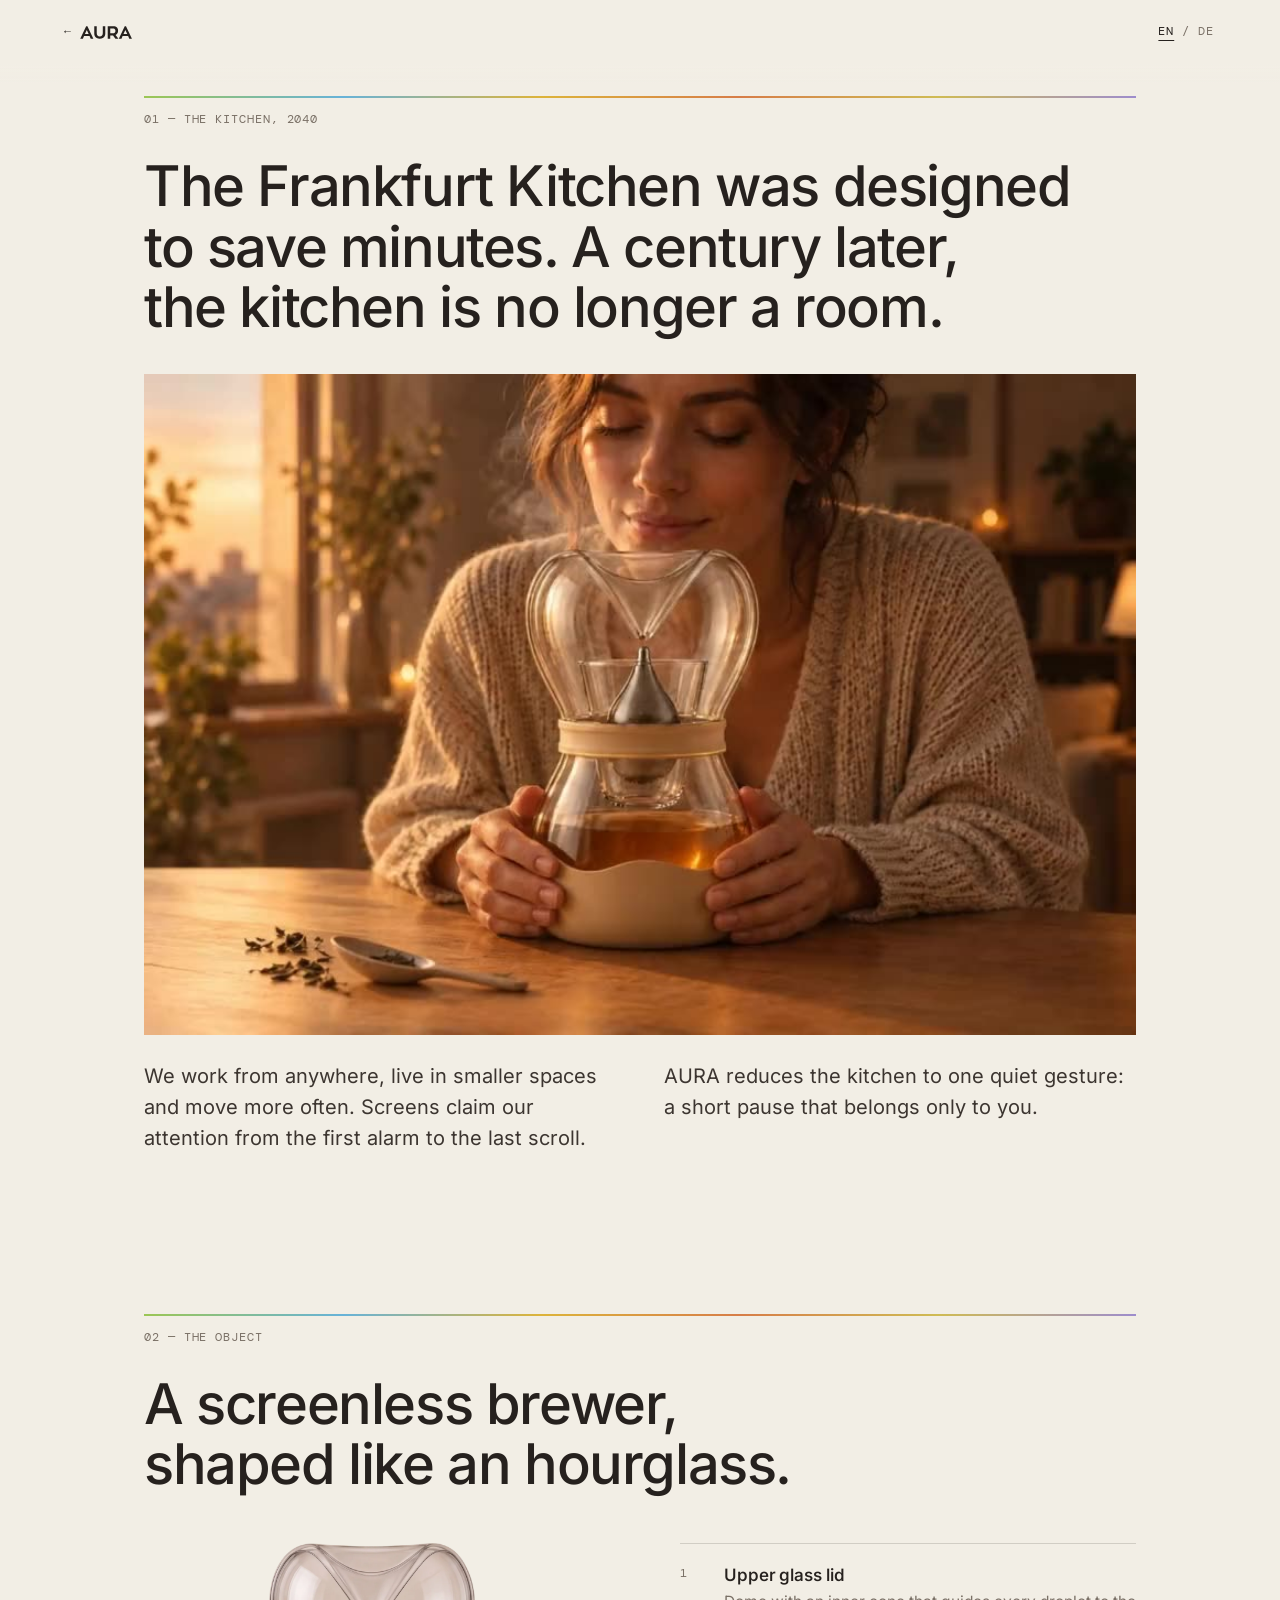
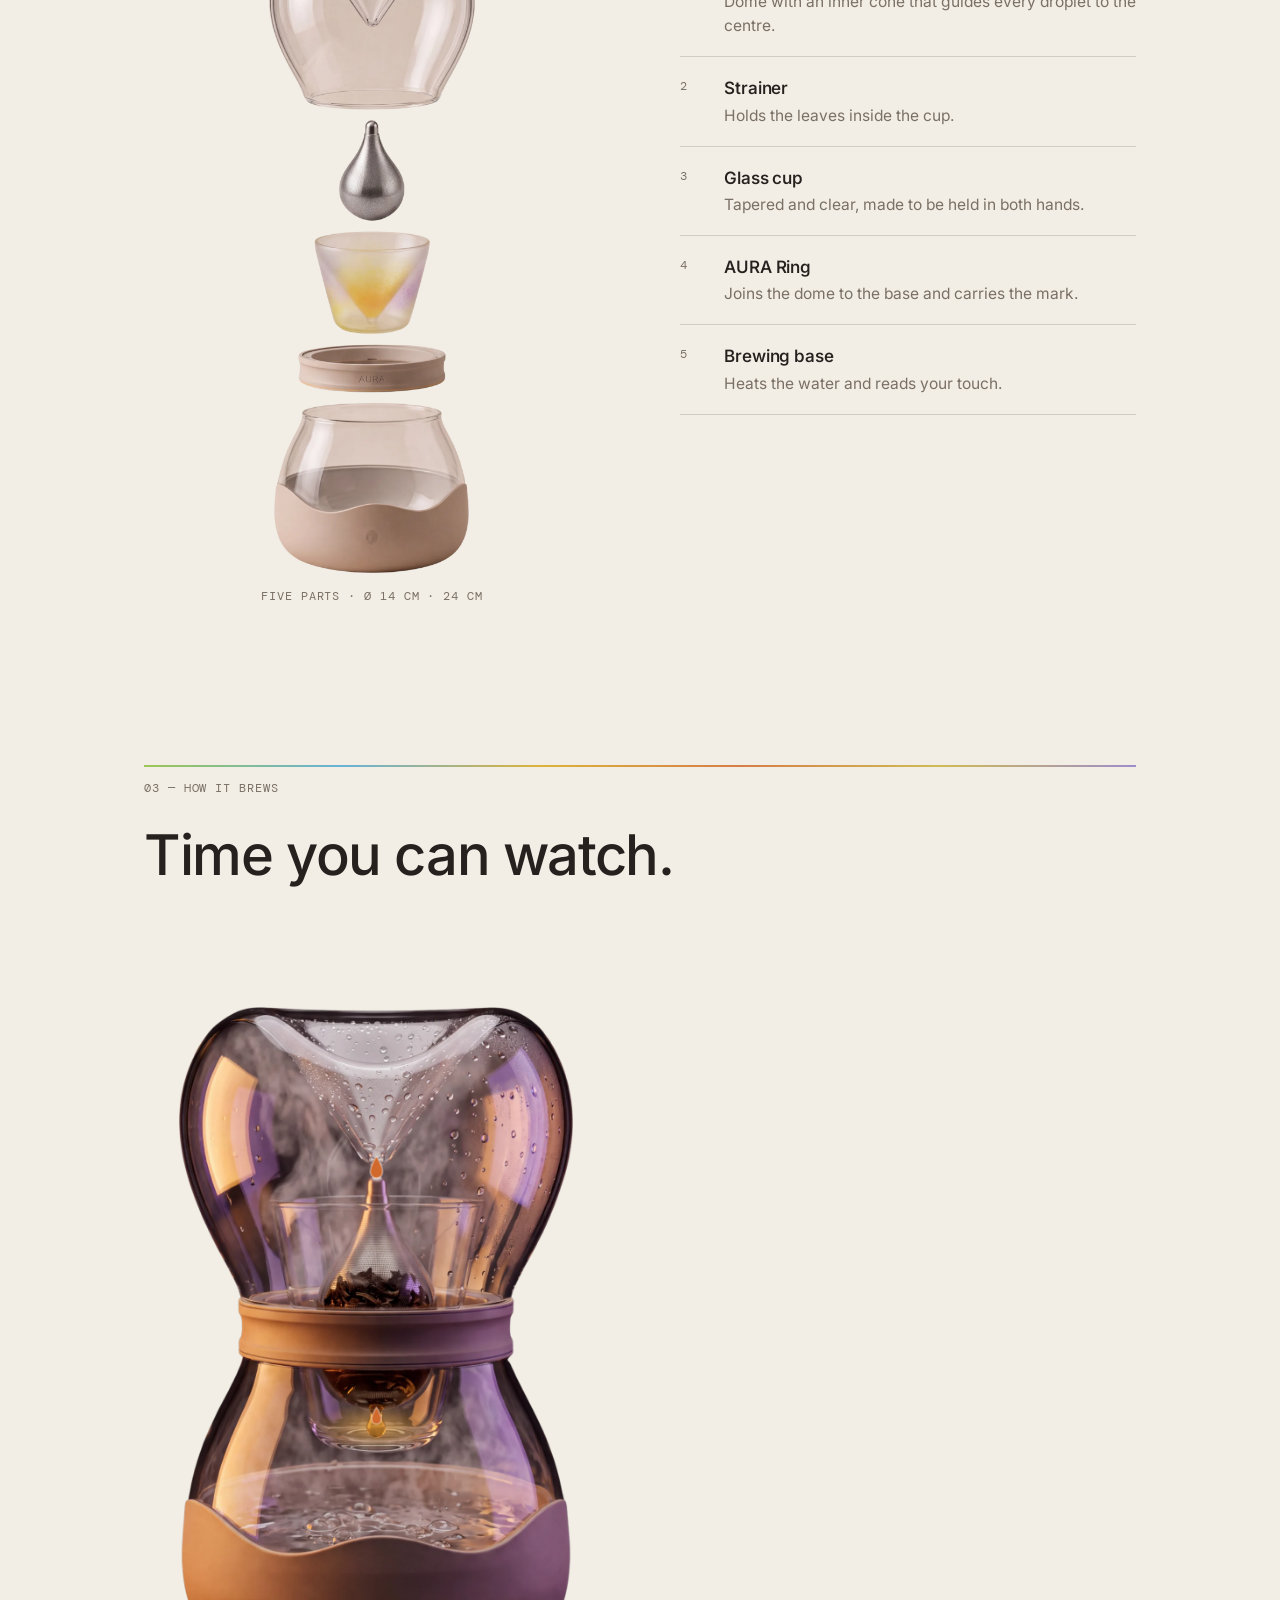
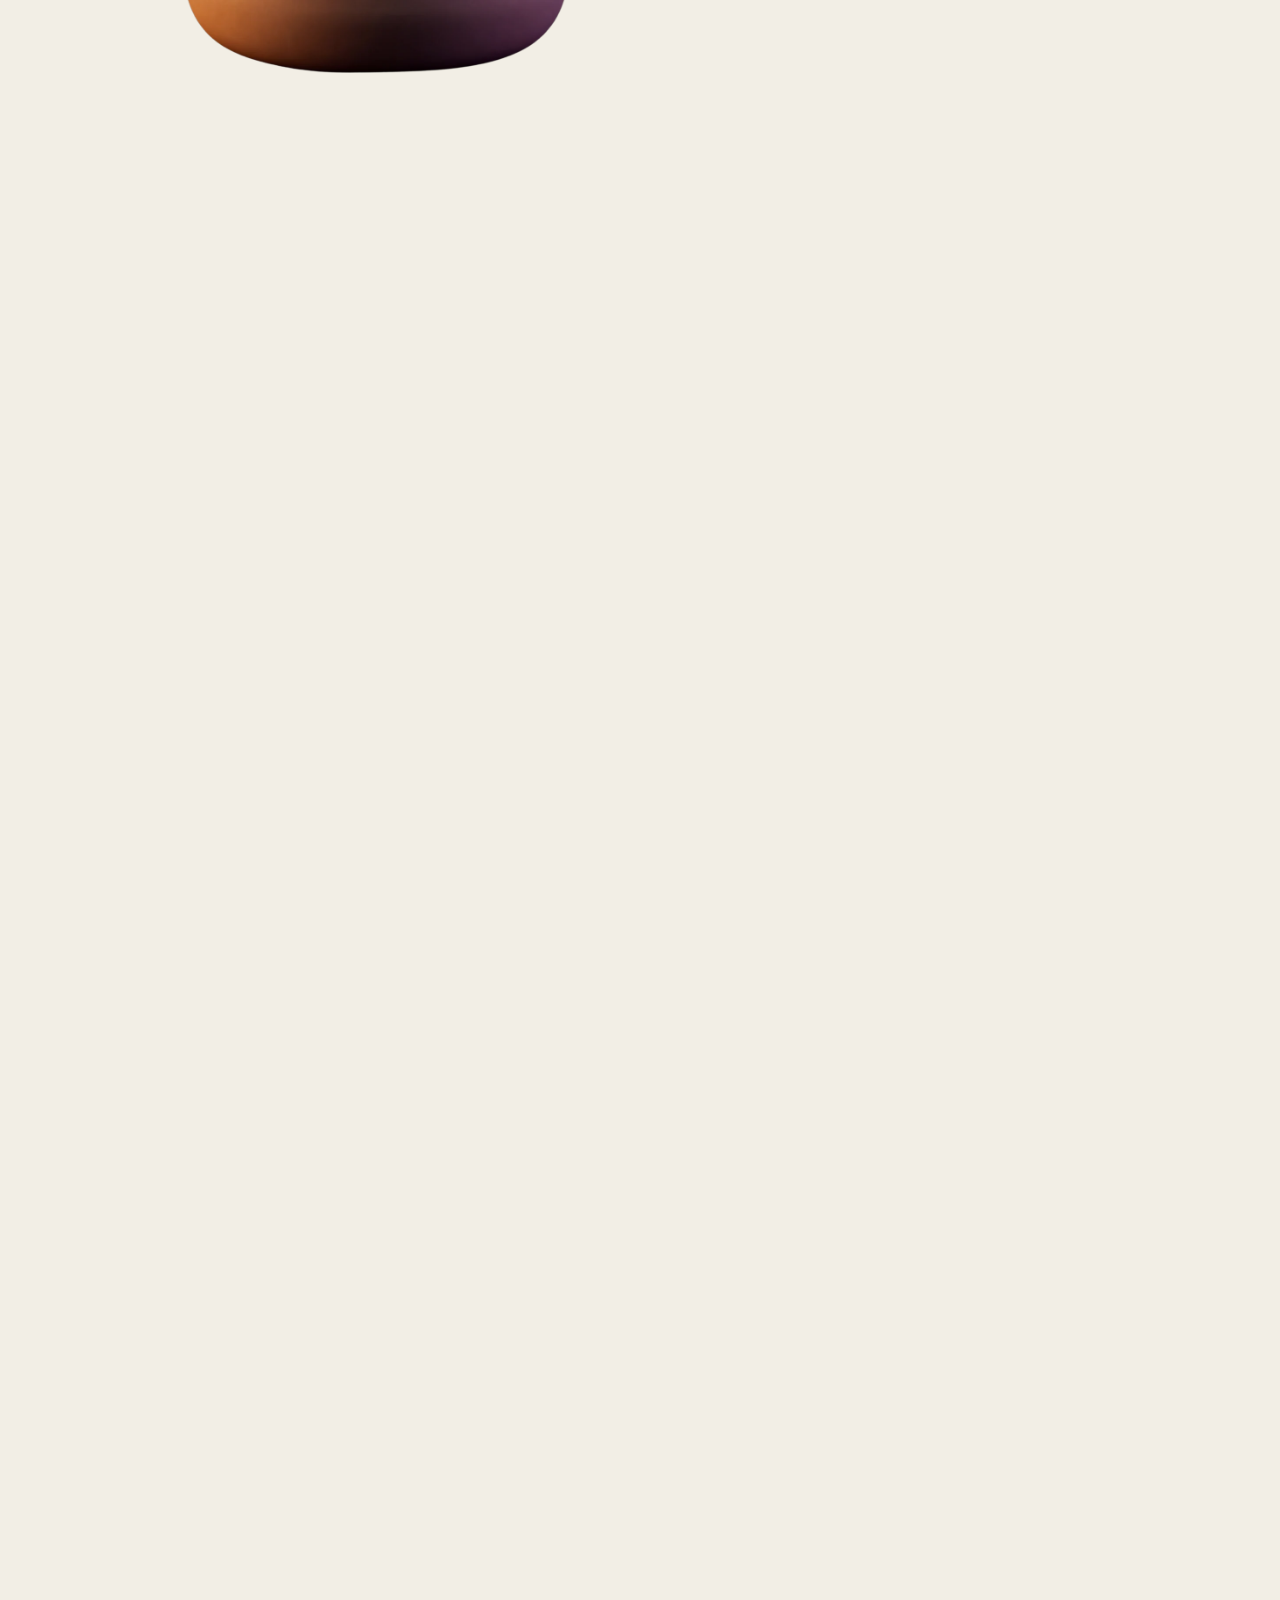
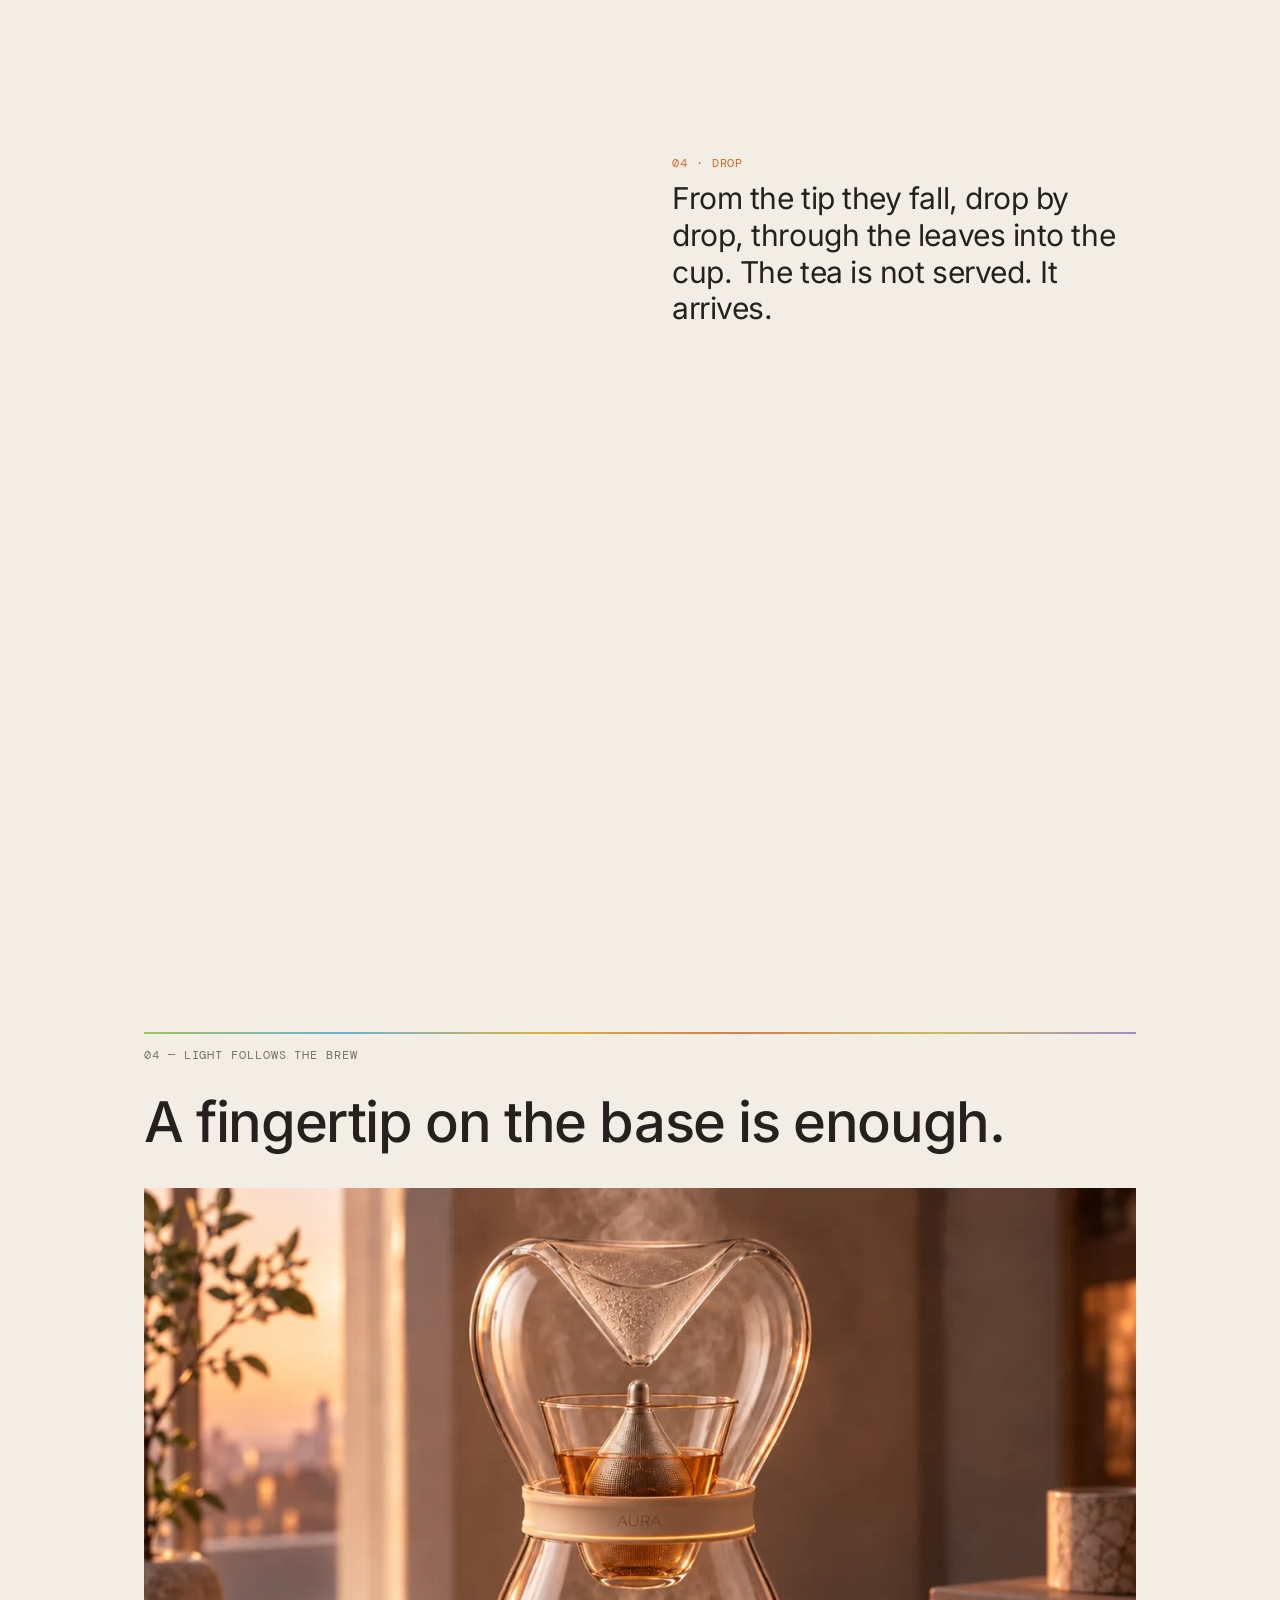
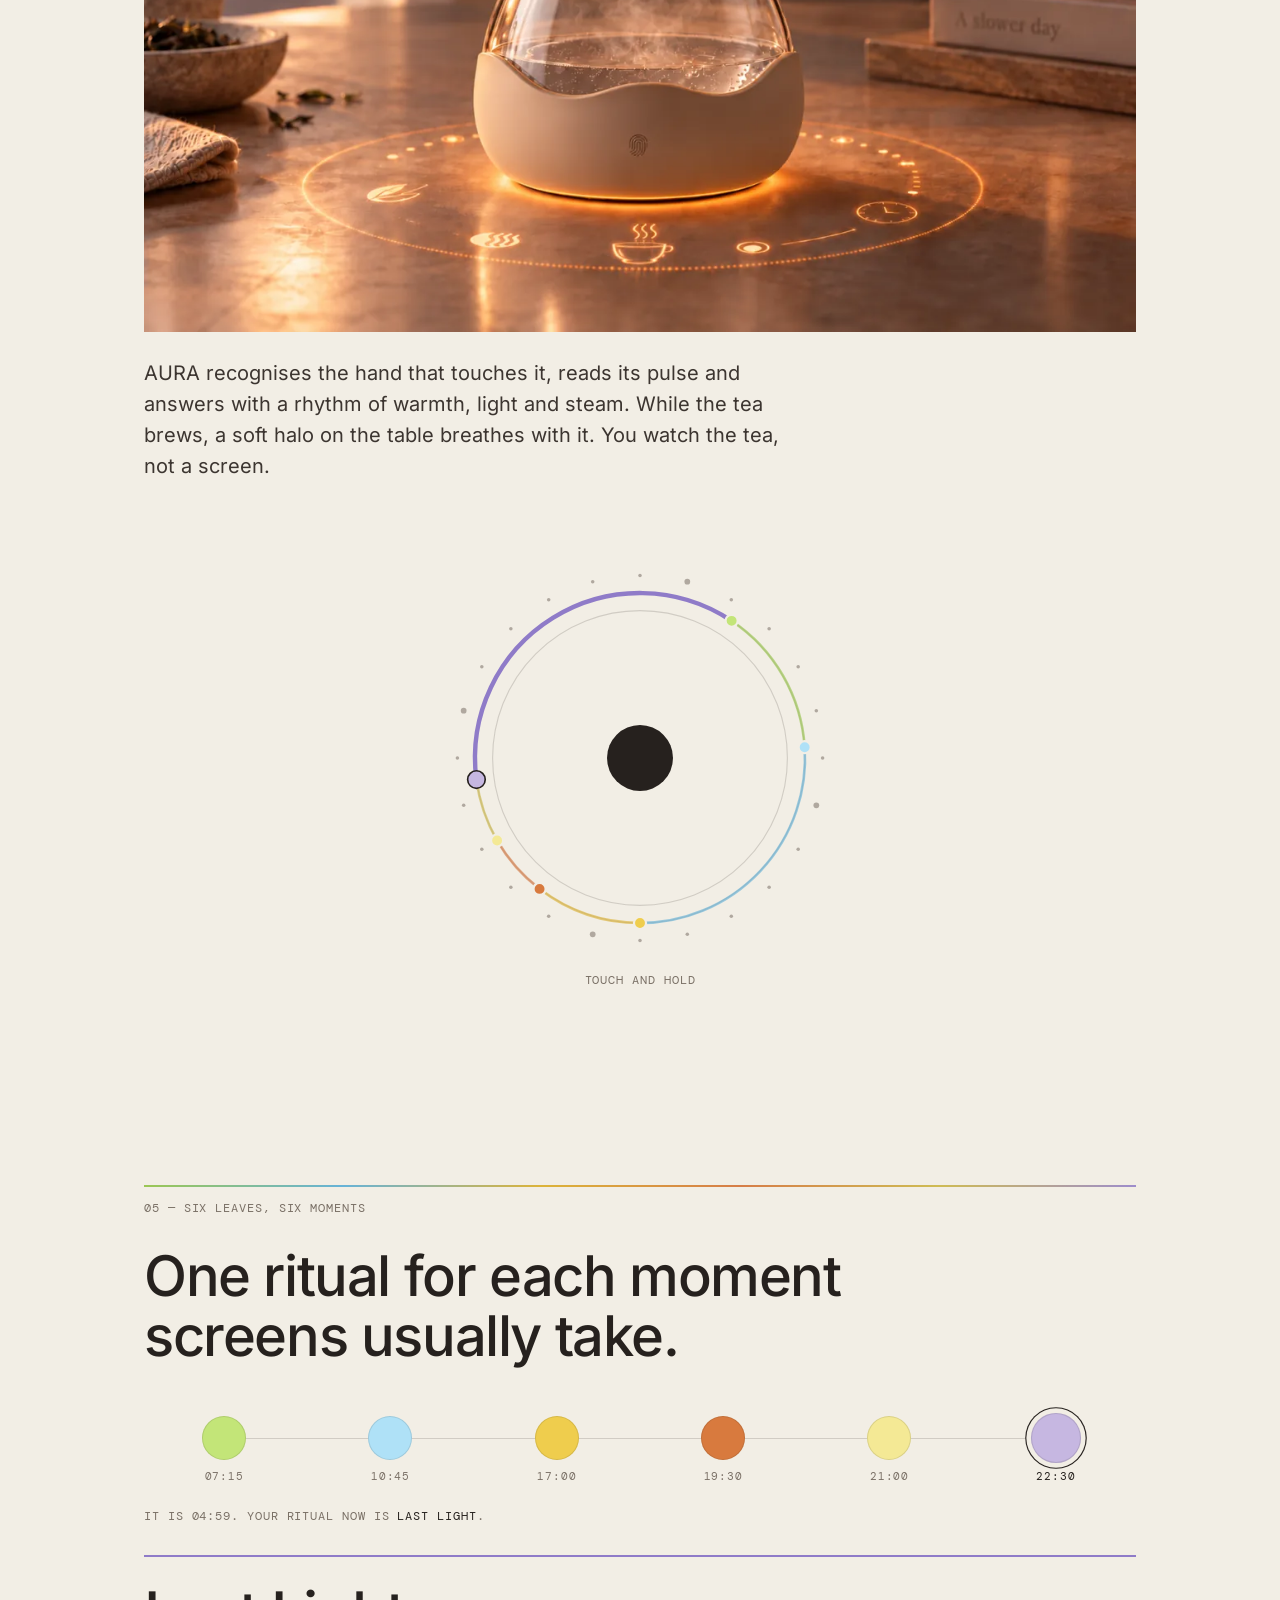
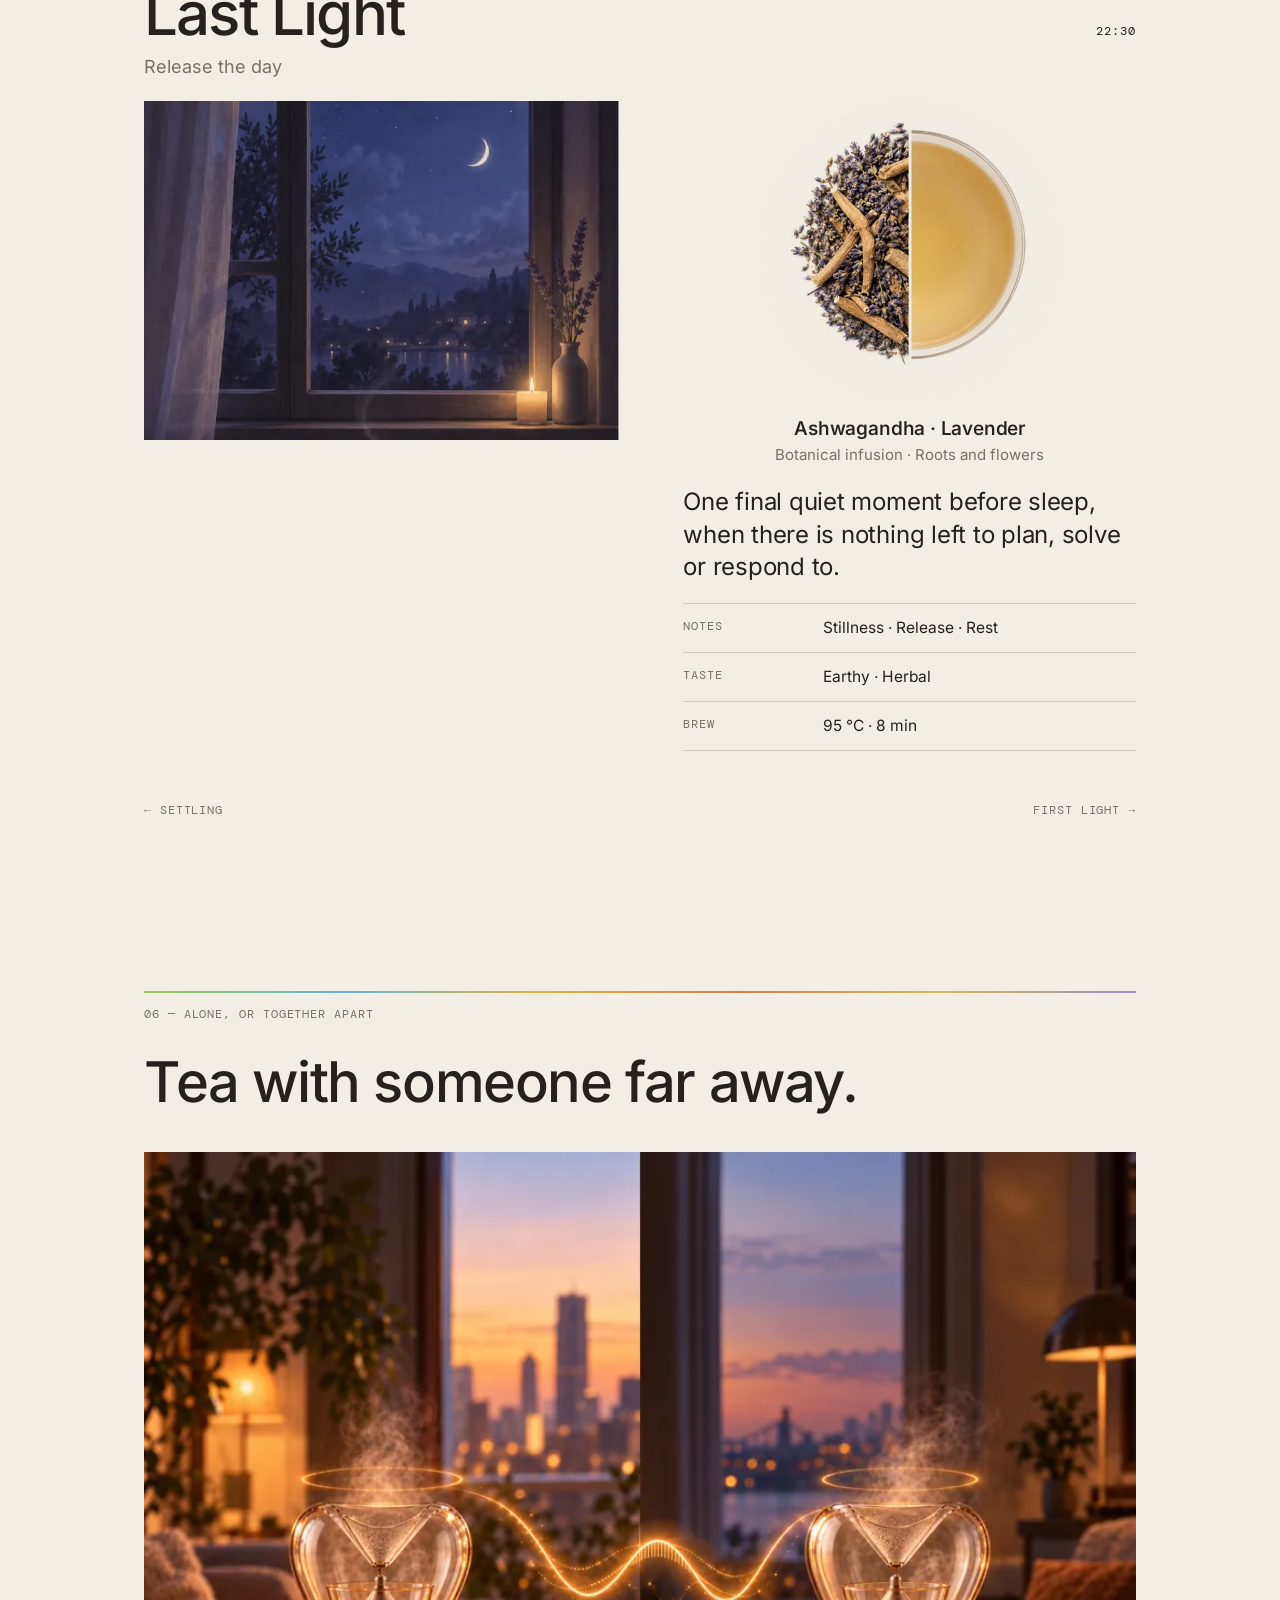
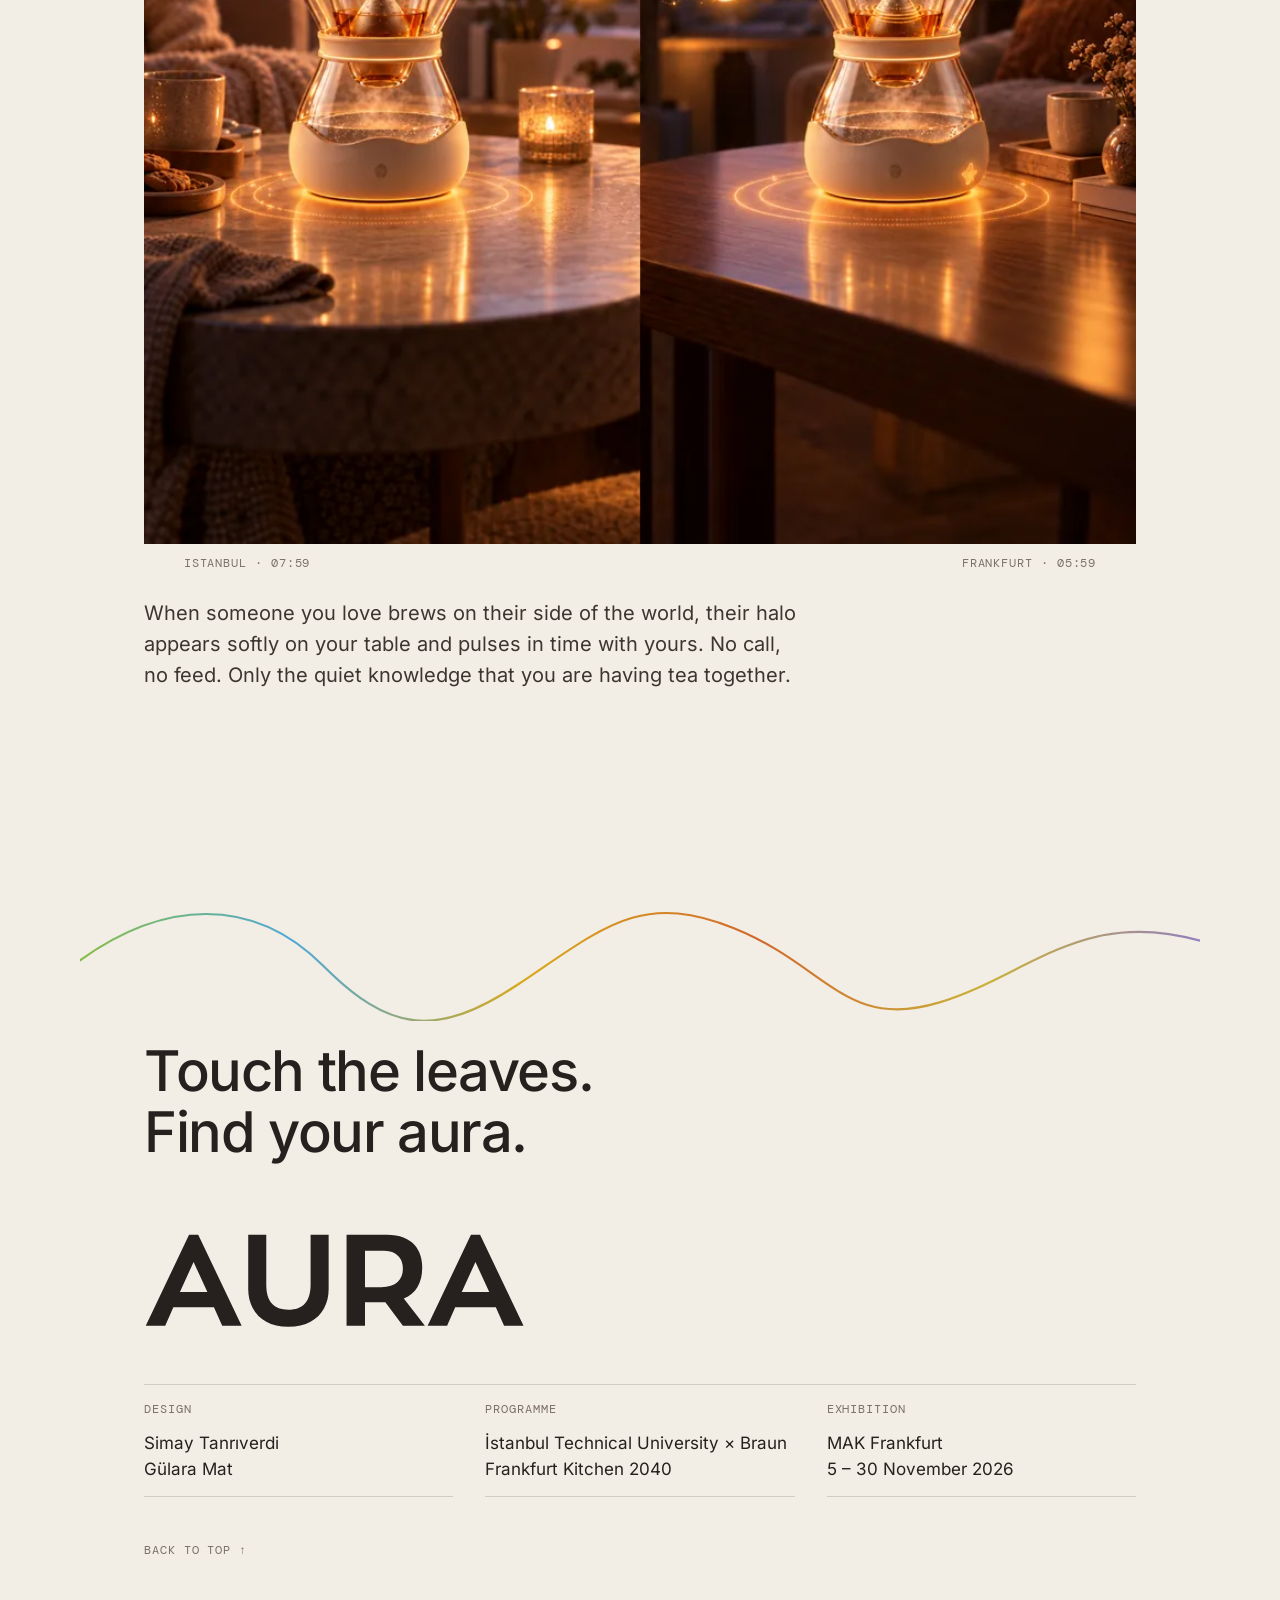
==== more.html @ 4a6c4ed6 "AURA concept site v2 (v7 spec): home + more, EN/DE Static two-page site for the MAK Frankfurt stand " ====
<!doctype html>
<html lang="en">
<head>
<meta charset="utf-8">
<meta name="viewport" content="width=device-width, initial-scale=1, viewport-fit=cover">
<title>More about AURA</title>
<meta name="description" content="How AURA works, the six rituals and the idea behind it. İTÜ × Braun, Frankfurt Kitchen 2040.">
<meta name="theme-color" content="#F2EEE5">
<meta property="og:image" content="img/og.jpg">
<link rel="preload" href="fonts/inter-latin-wght-normal.woff2" as="font" type="font/woff2" crossorigin>
<link rel="stylesheet" href="style.css">
<link rel="icon" href="img/favicon.svg" type="image/svg+xml">
</head>
<body class="page-more">
<svg width="0" height="0" style="position:absolute" aria-hidden="true">
  <defs>
    <linearGradient id="day" x1="0" y1="0" x2="1" y2="0">
      <stop offset="0" stop-color="#8DBF3A"/><stop offset=".2" stop-color="#4FA8D6"/><stop offset=".4" stop-color="#D9A91C"/>
      <stop offset=".6" stop-color="#D2692C"/><stop offset=".8" stop-color="#C9B23A"/><stop offset="1" stop-color="#8F7BC8"/>
    </linearGradient>
  </defs>
  <symbol id="wordmark" viewBox="144 290 1148 283"><path transform="translate(144.62 567.00)" d="M 210.65625 -55.6875 L 88 -55.6875 L 63.46875 0 L 4.671875 0 L 135.515625 -274.515625 L 163.15625 -274.515625 L 294.375 0 L 235.578125 0 Z M 107.859375 -102.015625 L 190.796875 -102.015625 L 149.140625 -192.75 Z M 107.859375 -102.015625"/><path transform="translate(432.77 567.00)" d="M 269.0625 -274.515625 L 269.0625 -110.203125 C 269.0625 -89.171875 264.453125 -70.085938 255.234375 -52.953125 C 246.023438 -35.816406 232.398438 -22.1875 214.359375 -12.0625 C 196.316406 -1.945312 173.925781 3.109375 147.1875 3.109375 C 120.707031 3.109375 98.507812 -1.945312 80.59375 -12.0625 C 62.6875 -22.1875 49.125 -35.816406 39.90625 -52.953125 C 30.695312 -70.085938 26.09375 -89.171875 26.09375 -110.203125 L 26.09375 -274.515625 L 80.609375 -274.515625 L 80.609375 -124.609375 C 80.609375 -98.648438 86.253906 -79.4375 97.546875 -66.96875 C 108.835938 -54.507812 125.382812 -48.28125 147.1875 -48.28125 C 192.09375 -48.28125 214.546875 -73.722656 214.546875 -124.609375 L 214.546875 -274.515625 Z M 269.0625 -274.515625"/><path transform="translate(727.53 567.00)" d="M 198.59375 0 L 145.625 -70.875 C 144.070312 -70.613281 142.382812 -70.484375 140.5625 -70.484375 C 138.75 -70.484375 136.9375 -70.484375 135.125 -70.484375 L 84.109375 -70.484375 L 84.109375 0 L 28.421875 0 L 28.421875 -274.515625 L 149.53125 -274.515625 C 169.519531 -274.515625 186.390625 -271.789062 200.140625 -266.34375 C 213.898438 -260.894531 224.929688 -253.5625 233.234375 -244.34375 C 241.546875 -235.125 247.582031 -224.609375 251.34375 -212.796875 C 255.113281 -200.984375 257 -188.585938 257 -175.609375 C 257 -151.992188 252.257812 -132.394531 242.78125 -116.8125 C 233.3125 -101.238281 219.488281 -89.554688 201.3125 -81.765625 L 265.171875 0 Z M 84.109375 -116.421875 L 133.171875 -116.421875 C 155.492188 -116.421875 171.976562 -121.546875 182.625 -131.796875 C 193.269531 -142.054688 198.59375 -155.234375 198.59375 -171.328125 C 198.59375 -180.929688 196.773438 -189.882812 193.140625 -198.1875 C 189.503906 -206.5 183.46875 -213.25 175.03125 -218.4375 C 166.59375 -223.632812 155.101562 -226.234375 140.5625 -226.234375 L 84.109375 -226.234375 Z M 84.109375 -116.421875"/><path transform="translate(996.21 567.00)" d="M 210.65625 -55.6875 L 88 -55.6875 L 63.46875 0 L 4.671875 0 L 135.515625 -274.515625 L 163.15625 -274.515625 L 294.375 0 L 235.578125 0 Z M 107.859375 -102.015625 L 190.796875 -102.015625 L 149.140625 -192.75 Z M 107.859375 -102.015625"/></symbol>
</svg>


<header class="bar on">
  <a href="index.html" class="bar__back mono" aria-label="Back to AURA">← <svg><use href="#wordmark"/></svg></a>
  <div class="lang mono" role="group" aria-label="Language">
    <button type="button" data-lang="en" aria-pressed="true">EN</button><span aria-hidden="true">/</span><button type="button" data-lang="de" aria-pressed="false">DE</button>
  </div>
</header>

<main id="top">

  <!-- 01 KITCHEN -->
  <section class="sec sec--first" id="kitchen">
    <p class="mono idx" data-i18n="k.idx">01 — The kitchen, 2040</p>
    <h1 class="display" data-i18n="k.title">The Frankfurt Kitchen was designed to save minutes. A century later, the kitchen is no longer a room.</h1>
    <div class="wide-media reveal" data-video>
      <video src="video/pause.mp4" poster="img/poster_pause.jpg" muted playsinline loop preload="metadata" aria-hidden="true"></video>
    </div>
    <div class="cols">
      <p class="lead reveal" data-i18n="k.p1">We work from anywhere, live in smaller spaces and move more often. Screens claim our attention from the first alarm to the last scroll.</p>
      <p class="lead reveal" data-i18n="k.p2">AURA reduces the kitchen to one quiet gesture: a short pause that belongs only to you.</p>
    </div>
  </section>

  <!-- 02 OBJECT -->
  <section class="sec" id="object">
    <p class="mono idx reveal" data-i18n="o.idx">02 — The object</p>
    <h2 class="display reveal" data-i18n="o.title">A screenless brewer, shaped like an hourglass.</h2>
    <div class="object">
      <figure class="object__fig reveal">
        <img src="img/aura_parts.webp" width="689" height="2100" loading="lazy" alt="AURA taken apart into five parts.">
        <figcaption class="mono" data-i18n="o.cap">Five parts · Ø 14 cm · 24 cm</figcaption>
      </figure>
      <ol class="parts">
        <li class="reveal"><span class="mono">1</span><div><h3 data-i18n="part.1">Upper glass lid</h3><p data-i18n="o.1"></p></div></li>
        <li class="reveal"><span class="mono">2</span><div><h3 data-i18n="part.2">Strainer</h3><p data-i18n="o.2"></p></div></li>
        <li class="reveal"><span class="mono">3</span><div><h3 data-i18n="part.3">Glass cup</h3><p data-i18n="o.3"></p></div></li>
        <li class="reveal"><span class="mono">4</span><div><h3 data-i18n="part.4">AURA Ring</h3><p data-i18n="o.4"></p></div></li>
        <li class="reveal"><span class="mono">5</span><div><h3 data-i18n="part.5">Brewing base</h3><p data-i18n="o.5"></p></div></li>
      </ol>
    </div>
  </section>

  <!-- 03 HOW IT BREWS -->
  <section class="sec brew" id="brew">
    <p class="mono idx reveal" data-i18n="b.idx">03 — How it brews</p>
    <h2 class="display reveal" data-i18n="b.title">Time you can watch.</h2>
    <div class="brew__grid">
      <div class="brew__stage">
        <div class="drawing drawing--brew" data-step="0">
          <img src="img/aura_section.webp" width="900" height="1518" alt="Section render of AURA with steam rising inside the glass" loading="lazy">
          <svg class="drawing__over" viewBox="0 0 900 1518" aria-hidden="true">
            <defs>
              <radialGradient id="heat" cx="50%" cy="50%" r="50%">
                <stop offset="0" stop-color="#FF9A3C" stop-opacity=".95"/>
                <stop offset="1" stop-color="#F0A35E" stop-opacity="0"/>
              </radialGradient>
              <radialGradient id="cupglow" cx="50%" cy="50%" r="50%">
                <stop offset="0" stop-color="#E0A040" stop-opacity=".7"/>
                <stop offset="1" stop-color="#E0A040" stop-opacity="0"/>
              </radialGradient>
            </defs>
            <ellipse class="fx fx--heat" cx="450" cy="1115" rx="390" ry="80" fill="url(#heat)"/>
            <g class="fx fx--steam">
              <path pathLength="1" d="M190 1120 C 120 980, 250 880, 160 760 S 200 520, 140 380 S 210 200, 250 110"/>
              <path pathLength="1" d="M710 1120 C 780 980, 650 880, 740 760 S 700 520, 760 380 S 690 200, 650 110"/>
            </g>
            <!-- step 3: beads form on the dome walls; on the cone they slide along its curved surface to the tip -->
            <g class="fx fx--beads">
              <path id="cone-l" class="cone" d="M230 92 Q 380 215 446 336"/>
              <path id="cone-r" class="cone" d="M670 92 Q 520 215 454 336"/>
              <g class="wall">
                <circle cx="78" cy="230" r="7"/><circle cx="64" cy="330" r="6"/><circle cx="88" cy="430" r="5"/><circle cx="128" cy="150" r="6"/>
                <circle cx="822" cy="230" r="7"/><circle cx="836" cy="330" r="6"/><circle cx="812" cy="430" r="5"/><circle cx="772" cy="150" r="6"/>
              </g>
              <g class="slide">
                <circle r="9"><animateMotion dur="2.4s" repeatCount="indefinite" calcMode="spline" keyTimes="0;1" keySplines=".5 0 .9 .55"><mpath href="#cone-l"/></animateMotion><animate attributeName="opacity" dur="2.4s" repeatCount="indefinite" values="0;1;1;0" keyTimes="0;.2;.9;1"/></circle>
                <circle r="7"><animateMotion dur="2.4s" begin="-.8s" repeatCount="indefinite" calcMode="spline" keyTimes="0;1" keySplines=".5 0 .9 .55"><mpath href="#cone-l"/></animateMotion><animate attributeName="opacity" dur="2.4s" begin="-.8s" repeatCount="indefinite" values="0;1;1;0" keyTimes="0;.2;.9;1"/></circle>
                <circle r="9"><animateMotion dur="2.4s" begin="-1.2s" repeatCount="indefinite" calcMode="spline" keyTimes="0;1" keySplines=".5 0 .9 .55"><mpath href="#cone-r"/></animateMotion><animate attributeName="opacity" dur="2.4s" begin="-1.2s" repeatCount="indefinite" values="0;1;1;0" keyTimes="0;.2;.9;1"/></circle>
                <circle r="7"><animateMotion dur="2.4s" begin="-2s" repeatCount="indefinite" calcMode="spline" keyTimes="0;1" keySplines=".5 0 .9 .55"><mpath href="#cone-r"/></animateMotion><animate attributeName="opacity" dur="2.4s" begin="-2s" repeatCount="indefinite" values="0;1;1;0" keyTimes="0;.2;.9;1"/></circle>
              </g>
              <circle class="tip" cx="450" cy="348" r="12"/>
            </g>
            <!-- step 4: a drop leaves the cone tip, passes the leaves, and tea gathers in the cup -->
            <g class="fx fx--drop">
              <ellipse class="tea" cx="450" cy="958" rx="150" ry="56" fill="url(#cupglow)"/>
              <path class="drop" d="M450 340 C 441 356, 436 366, 436 376 a 14 14 0 0 0 28 0 C 464 366, 459 356, 450 340 Z"/>
              <path class="drop drop--low" d="M450 912 C 443 924, 439 932, 439 940 a 11 11 0 0 0 22 0 C 461 932, 457 924, 450 912 Z"/>
            </g>
          </svg>
        </div>
      </div>
      <ol class="steps">
        <li class="step" data-step="1" style="--sc:#8DBF3A"><span class="mono" data-i18n="b.s1">01 · Warm</span><p data-i18n="b.1"></p></li>
        <li class="step" data-step="2" style="--sc:#4FA8D6"><span class="mono" data-i18n="b.s2">02 · Rise</span><p data-i18n="b.2"></p></li>
        <li class="step" data-step="3" style="--sc:#D9A91C"><span class="mono" data-i18n="b.s3">03 · Condense</span><p data-i18n="b.3"></p></li>
        <li class="step" data-step="4" style="--sc:#D2692C"><span class="mono" data-i18n="b.s4">04 · Drop</span><p data-i18n="b.4"></p></li>
      </ol>
    </div>
  </section>

  <!-- 04 LIGHT -->
  <section class="sec light" id="light">
    <p class="mono idx reveal" data-i18n="h.idx">04 — Light follows the brew</p>
    <h2 class="display reveal" data-i18n="h.title">A fingertip on the base is enough.</h2>
    <figure class="wide-media wide-media--photo reveal"><img src="img/scene_ring_table.webp" width="1200" height="900" loading="lazy" alt="AURA on a table, its light ring projected around the base."></figure>
    <p class="lead reveal" data-i18n="h.p"></p>
    <button class="ring ring--more reveal" type="button" data-ring aria-label="Touch and hold">
      <svg aria-hidden="true"></svg>
      <span class="mono ring__hint" data-i18n="h.hold">Touch and hold</span>
      <span class="ring__done"><span class="mono" data-i18n="l.halo.done">Your ritual now</span><b class="ring__name"></b></span>
    </button>
  </section>

  <!-- 05 RITUALS -->
  <section class="sec rituals" id="rituals">
    <p class="mono idx reveal" data-i18n="r.idx">05 — Six leaves, six moments</p>
    <h2 class="display reveal" data-i18n="r.title">One ritual for each moment screens usually take.</h2>
    <div class="day reveal" role="tablist" aria-label="Rituals of the day"></div>
    <p class="mono now"></p>
    <article class="ritual"></article>
  </section>

  <!-- 06 TOGETHER -->
  <section class="sec together" id="together">
    <p class="mono idx reveal" data-i18n="t.idx">06 — Alone, or together apart</p>
    <h2 class="display reveal" data-i18n="t.title">Tea with someone far away.</h2>
    <figure class="linked-photo reveal">
      <img src="img/scene_linked.webp" width="900" height="900" loading="lazy" alt="Two AURAs in two homes, connected by a ribbon of light.">
      <figcaption class="pair__labels mono"><span data-tz="Europe/Istanbul" data-i18n="city.ist">Istanbul</span><span data-tz="Europe/Berlin" data-i18n="city.fra">Frankfurt</span></figcaption>
    </figure>
    <p class="lead reveal" data-i18n="t.p"></p>
  </section>

</main>

<footer class="end" id="end">
  <svg class="wave wave--end" viewBox="0 0 1200 200" preserveAspectRatio="xMidYMid slice" aria-hidden="true">
    <path pathLength="1" d="M-20 120 C 90 30, 190 40, 260 110 S 380 190, 470 130 S 600 30, 700 70 S 820 180, 920 150 S 1080 40, 1220 90"/>
  </svg>
  <p class="end__line" data-i18n="end.line">Touch the leaves.<br>Find your aura.</p>
  <svg class="end__mark" role="img" aria-label="AURA"><use href="#wordmark"/></svg>
  <dl class="credits">
    <div><dt class="mono" data-i18n="c.design">Design</dt><dd>Simay Tanrıverdi<br>Gülara Mat</dd></div>
    <div><dt class="mono" data-i18n="c.programme">Programme</dt><dd data-i18n="c.programme.v">İstanbul Technical University × Braun<br>Frankfurt Kitchen 2040</dd></div>
    <div><dt class="mono" data-i18n="c.exhibition">Exhibition</dt><dd data-i18n="c.exhibition.v">MAK Frankfurt<br>5 – 30 November 2026</dd></div>
  </dl>
  <a class="mono end__top" href="#top" data-i18n="top">Back to top ↑</a>
</footer>

<script src="i18n.js" defer></script>
<script src="halo.js" defer></script>
<script src="main.js" defer></script>
</body>
</html>
---- style.css ----
/* AURA · Frankfurt Kitchen 2040 — paper, ink, one line. */

@font-face{font-family:"Inter";src:url(fonts/inter-latin-wght-normal.woff2) format("woff2");font-weight:100 900;font-display:swap;unicode-range:U+0000-00FF,U+0131,U+0152-0153,U+02BB-02BC,U+02C6,U+02DA,U+02DC,U+2000-206F,U+2074,U+20AC,U+2122,U+2191,U+2193,U+2212,U+2215,U+FEFF,U+FFFD}
@font-face{font-family:"Inter";src:url(fonts/inter-latin-ext-wght-normal.woff2) format("woff2");font-weight:100 900;font-display:swap;unicode-range:U+0100-02AF,U+0304,U+0308,U+0329,U+1E00-1E9F,U+1EF2-1EFF,U+2020,U+20A0-20AB,U+20AD-20C0,U+2113,U+2C60-2C7F,U+A720-A7FF}
@font-face{font-family:"DM Mono";src:url(fonts/dm-mono-latin-400-normal.woff2) format("woff2");font-weight:400;font-display:swap;unicode-range:U+0000-00FF,U+0131,U+2000-206F,U+2191,U+2193,U+2212}
@font-face{font-family:"DM Mono";src:url(fonts/dm-mono-latin-ext-400-normal.woff2) format("woff2");font-weight:400;font-display:swap;unicode-range:U+0100-02AF,U+1E00-1EFF}

:root{
  --paper:#F2EEE5;
  --paper-2:#EAE4D8;
  --ink:#26211E;
  --mute:#7A7066;
  --line:rgba(38,33,30,.16);
  --kraft:#C2945F;
  --warm:#D98A4A;
  --pad:clamp(22px,6vw,64px);
  --max:1120px;
  --ease:cubic-bezier(.22,.61,.36,1);
  --sans:"Inter",system-ui,-apple-system,"Segoe UI",Helvetica,Arial,sans-serif;
  --mono:"DM Mono",ui-monospace,Menlo,monospace;
}

*{box-sizing:border-box;margin:0;padding:0}
html{scroll-behavior:smooth;-webkit-text-size-adjust:100%}
body{background:var(--paper);color:var(--ink);font-family:var(--sans);font-size:17px;line-height:1.55;font-feature-settings:"ss01","cv11";-webkit-font-smoothing:antialiased;overflow-x:hidden}
img{display:block;max-width:100%;height:auto}
a{color:inherit}
button{font:inherit;color:inherit;background:none;border:0;cursor:pointer;-webkit-tap-highlight-color:transparent}
::selection{background:var(--kraft);color:var(--paper)}

.mono{font-family:var(--mono);font-size:11.5px;letter-spacing:.08em;text-transform:uppercase;line-height:1.4}

/* ---------- top bar ---------- */
.bar{position:fixed;inset:0 0 auto 0;z-index:20;display:flex;justify-content:space-between;align-items:center;
  padding:calc(14px + env(safe-area-inset-top)) var(--pad) 14px;
  background:var(--paper);pointer-events:none;
  opacity:0;transform:translateY(-8px);transition:opacity .5s var(--ease),transform .5s var(--ease),background-color .4s}
.bar::after{content:"";position:absolute;left:0;right:0;top:100%;height:20px;background:linear-gradient(var(--paper),rgba(242,238,229,0));transition:opacity .4s}
.bar-dark .bar{background:#16110E}
.bar-dark .bar::after{background:linear-gradient(#16110E,rgba(22,17,14,0))}
.bar-dark .bar__mark svg,.bar-dark .bar__back svg{fill:#F6EFE4}
.bar-dark .lang,.bar-dark .lang button{color:rgba(246,239,228,.6)}
.bar-dark .lang button[aria-pressed="true"]{color:#F6EFE4}
.bar.on{opacity:1;transform:none}
.bar a{pointer-events:auto}
.bar__mark svg{width:62px;height:16px;fill:var(--ink);display:block}
.bar__meta{color:var(--mute)}

/* ---------- hero ---------- */
.hero{position:relative;min-height:100svh;display:flex;flex-direction:column;justify-content:center;padding:0 var(--pad);overflow:hidden}
.hero__inner{max-width:var(--max);margin:0 auto;width:100%;position:relative;z-index:1;padding-bottom:12vh}
.hero__kicker{color:var(--mute);margin-bottom:22px}
.hero__mark{line-height:0}
.hero__mark svg{width:min(78vw,620px);aspect-ratio:1148/283;fill:var(--ink)}
.hero__line{margin-top:26px;font-size:clamp(21px,5.6vw,30px);line-height:1.25;letter-spacing:-.012em;max-width:16em}
.hero__cue{position:absolute;left:var(--pad);bottom:calc(26px + env(safe-area-inset-bottom));display:flex;align-items:center;gap:12px;text-decoration:none;color:var(--mute)}
.hero__cue i{display:block;width:44px;height:1px;background:var(--ink);transform-origin:left;animation:cue 2.4s var(--ease) infinite}
@keyframes cue{0%{transform:scaleX(0)}60%{transform:scaleX(1);opacity:1}100%{transform:scaleX(1);opacity:0}}

.wave{position:absolute;left:0;width:100%;pointer-events:none}
.wave path{fill:none;stroke:url(#day);stroke-width:2.2;vector-effect:non-scaling-stroke;stroke-dasharray:1;stroke-dashoffset:1}
.wave--hero{bottom:9vh;height:30vh}
.loaded .wave--hero path{animation:draw 3.2s .3s var(--ease) forwards}
@keyframes draw{to{stroke-dashoffset:0}}

/* hero entrance */
.hero__kicker,.hero__mark,.hero__line{opacity:0;transform:translateY(14px)}
.loaded .hero__kicker,.loaded .hero__mark,.loaded .hero__line{opacity:1;transform:none;transition:opacity 1s var(--ease),transform 1s var(--ease)}
.loaded .hero__mark{transition-delay:.12s}
.loaded .hero__line{transition-delay:.28s}

/* ---------- sections ---------- */
.sec{max-width:var(--max);margin:0 auto;padding:clamp(88px,16vw,160px) var(--pad) 0}
.idx{color:var(--mute);padding-top:16px;margin-bottom:28px;position:relative}
.idx::before{content:"";position:absolute;left:0;top:0;width:100%;height:2px;background:linear-gradient(90deg,#8DBF3A,#4FA8D6,#D9A91C,#D2692C,#C9B23A,#8F7BC8);opacity:.85}
.display{font-size:clamp(29px,7.6vw,56px);line-height:1.08;letter-spacing:-.025em;font-weight:500;max-width:17em;text-wrap:balance}
.lead{font-size:clamp(17px,4.4vw,20px);line-height:1.55;color:#3c3530;max-width:33em;margin-top:26px}
.cols{display:grid;gap:0 48px}
@media (min-width:820px){.cols{grid-template-columns:1fr 1fr}}

.reveal{opacity:0;transform:translateY(18px);transition:opacity .9s var(--ease),transform .9s var(--ease)}
.reveal.in{opacity:1;transform:none}

/* ---------- drawing ---------- */
.drawing{position:relative;aspect-ratio:760/1259;width:100%}
.drawing img{width:100%;height:100%}
.drawing__over{position:absolute;inset:0;width:100%;height:100%;overflow:visible}
.dim line{stroke:var(--mute);stroke-width:2}
.tag circle{fill:var(--paper);stroke:var(--ink);stroke-width:2.5}
.tag text{font-family:var(--mono);font-size:30px;text-anchor:middle;fill:var(--ink)}

/* ---------- object ---------- */
.object{display:grid;gap:44px;margin-top:48px;align-items:start}
.object__fig{max-width:340px;width:78%;margin:0 auto}
.object__fig figcaption{color:var(--mute);text-align:center;margin-top:16px}
.parts{list-style:none;border-top:1px solid var(--line)}
.parts li{display:grid;grid-template-columns:34px 1fr;gap:10px;padding:18px 0;border-bottom:1px solid var(--line)}
.parts li>.mono{padding-top:4px;color:var(--mute)}
.parts h3{font-size:17px;font-weight:550;letter-spacing:-.005em}
.parts p{color:var(--mute);font-size:15.5px;margin-top:2px}
@media (min-width:820px){.object{grid-template-columns:1fr 1fr;gap:80px}.object__fig{width:100%;max-width:380px}}

/* ---------- brew (sticky drawing, scrolling steps) ---------- */
.brew__grid{position:relative;margin-top:36px}
.brew__stage{position:sticky;top:64px;height:calc(100svh - 64px);display:flex;align-items:flex-start;justify-content:center;padding-top:2vh;z-index:0;pointer-events:none}
.drawing--brew{height:min(56svh,620px);width:auto;aspect-ratio:900/1518}
.steps{list-style:none;position:relative;z-index:1;margin-top:calc(-100svh + 64px)}
.step{min-height:62svh;display:flex;flex-direction:column;justify-content:flex-end;padding-bottom:8svh;opacity:var(--o,0);will-change:opacity}
.step:first-child{min-height:100svh}
.step .mono{color:var(--sc,var(--mute))}
.step p{font-size:clamp(21px,5.6vw,30px);line-height:1.22;letter-spacing:-.015em;max-width:15em;margin-top:8px}
.step:last-child{min-height:70svh}
.steps{padding-bottom:30svh}

.fx{transition:opacity .9s var(--ease)}
.fx--heat,.fx--steam,.fx--beads,.fx--drop{opacity:0}
.fx--steam path{fill:none;stroke:#fff;stroke-width:9;stroke-linecap:round;stroke-dasharray:.28 .72;stroke-dashoffset:1}
.fx--beads .cone{fill:none;stroke:rgba(255,255,255,.55);stroke-width:3;stroke-linecap:round}
.fx--beads circle{fill:#fff;stroke:rgba(38,33,30,.35);stroke-width:1.5;transform-box:fill-box;transform-origin:center}
.fx--beads .wall circle{opacity:0}
.drop{fill:#D2692C;stroke:rgba(255,255,255,.7);stroke-width:2}
.tea{opacity:0;transition:opacity 1.6s var(--ease)}

[data-step="1"] .fx--heat{opacity:1;animation:breathe 3s ease-in-out infinite}
[data-step="2"] .fx--heat{opacity:.6}
[data-step="2"] .fx--steam{opacity:1}
[data-step="2"] .fx--steam path{animation:rise 2.6s linear infinite}
[data-step="2"] .fx--steam path:nth-child(2){animation-delay:-1.2s}
[data-step="3"] .fx--steam{opacity:.35}
[data-step="3"] .fx--steam path{animation:rise 3.4s linear infinite}
[data-step="3"] .fx--beads{opacity:1}
[data-step="3"] .fx--beads .wall circle{animation:bead 2.4s var(--ease) infinite}
[data-step="3"] .fx--beads .wall circle:nth-child(odd){animation-delay:.6s}
[data-step="3"] .fx--beads .wall circle:nth-child(3n){animation-delay:1.2s}
[data-step="3"] .fx--beads .tip{animation:swell 1.2s var(--ease) infinite}
@keyframes swell{0%,100%{transform:scale(.6);opacity:.6}70%{transform:scale(1.15);opacity:1}}
[data-step="4"] .fx--drop{opacity:1}
[data-step="4"] .drop{animation:fall 1.8s cubic-bezier(.55,0,1,.45) infinite}
[data-step="4"] .drop--low{animation:fallLow 1.8s cubic-bezier(.55,0,1,.45) .9s infinite;opacity:0}
[data-step="4"] .tea{opacity:1}
@keyframes fallLow{0%{transform:translateY(0);opacity:0}15%{opacity:1}80%{opacity:1}100%{transform:translateY(52px);opacity:0}}
@keyframes breathe{0%,100%{opacity:.45}50%{opacity:.95}}
@keyframes rise{to{stroke-dashoffset:0}}
@keyframes bead{0%{transform:scale(.3);opacity:0}30%{transform:scale(1);opacity:1}80%{opacity:1}100%{transform:translateY(12px);opacity:0}}
@keyframes fall{0%{transform:translateY(0);opacity:0}12%{opacity:1}75%{opacity:1}100%{transform:translateY(250px);opacity:0}}

@media (min-width:820px){
  .brew__grid{display:grid;grid-template-columns:1fr 1fr;gap:64px}
  .brew__stage{grid-column:1;grid-row:1;height:calc(100vh - 64px);align-items:center;padding:0}
  .drawing--brew{height:min(74vh,700px)}
  .steps{grid-column:2;grid-row:1;margin-top:0}
  .step,.step:first-child,.step:last-child{min-height:80vh;justify-content:center;padding:0}
}

/* ---------- light / halo ---------- */
.halo{display:block;position:relative;width:min(84vw,420px);aspect-ratio:1;margin:48px auto 0;touch-action:manipulation;user-select:none;-webkit-user-select:none;-webkit-touch-callout:none}
.halo svg{width:100%;height:100%;overflow:visible}
.halo__r{fill:none;stroke:var(--warm);stroke-width:1.6;transform-origin:200px 200px;opacity:.0;transition:opacity 1s,stroke-width .6s}
.halo__core{fill:var(--ink);transform-origin:200px 200px;transition:fill .6s,transform .6s var(--ease)}
.halo.in .halo__r{animation:ring 4.8s var(--ease) infinite}
.halo .halo__r:nth-child(2){animation-delay:.25s}.halo .halo__r:nth-child(3){animation-delay:.5s}.halo .halo__r:nth-child(4){animation-delay:.75s}.halo .halo__r:nth-child(5){animation-delay:1s}.halo .halo__r:nth-child(6){animation-delay:1.25s}
@keyframes ring{0%{opacity:0;transform:scale(.9)}35%{opacity:.75;transform:scale(1)}100%{opacity:0;transform:scale(1.06)}}
.halo__hint{position:absolute;left:0;right:0;bottom:-8px;text-align:center;color:var(--mute);transition:opacity .4s}
.halo.held .halo__core{fill:var(--warm);transform:scale(1.12)}
.halo.held .halo__r{stroke-width:3;animation-duration:1.05s}
.halo.held .halo__hint{opacity:0}
.halo:focus-visible{outline:1px dashed var(--mute);outline-offset:8px;border-radius:50%}

/* ---------- rituals ---------- */
.day{display:grid;grid-template-columns:repeat(6,1fr);gap:6px;margin-top:44px;position:relative;padding-top:6px}
.day::before{content:"";position:absolute;left:8%;right:8%;top:28px;height:1px;background:var(--line)}
.day button{position:relative;display:flex;flex-direction:column;align-items:center;gap:10px;padding:0 0 6px}
.day .dot{width:44px;height:44px;border-radius:50%;background:var(--c);box-shadow:inset 0 0 0 1px rgba(38,33,30,.12);transition:transform .45s var(--ease),box-shadow .45s}
.day .t{color:var(--mute);font-size:10.5px}
.day button[aria-selected="true"] .dot{transform:scale(1.14);box-shadow:inset 0 0 0 1px rgba(38,33,30,.12),0 0 0 4px var(--paper),0 0 0 5px var(--ink)}
.day button[aria-selected="true"] .t{color:var(--ink)}
.day button:focus-visible .dot{outline:1px dashed var(--ink);outline-offset:6px}
.now{color:var(--mute);margin-top:18px;min-height:1.4em}
.now b{font-weight:400;color:var(--ink)}

.ritual{margin-top:30px;border-top:2px solid var(--rc,var(--line));padding-top:26px;touch-action:pan-y;transition:border-color .5s}
.ritual__in{animation:fadein .6s var(--ease)}
@keyframes fadein{from{opacity:0;transform:translateY(10px)}to{opacity:1;transform:none}}
.ritual__head{display:flex;justify-content:space-between;align-items:baseline;gap:16px}
.ritual__name{font-size:clamp(34px,9vw,60px);line-height:1;letter-spacing:-.03em;font-weight:500}
.ritual__sub{font-size:18px;color:var(--mute);margin-top:10px}
.ritual__time{white-space:nowrap}
.ritual__img{margin-top:26px;aspect-ratio:607/433;overflow:hidden;background:var(--paper-2)}
.ritual__img img{width:100%;height:100%;object-fit:cover}
.ritual__tea{display:grid;grid-template-columns:1fr;gap:16px;justify-items:center;text-align:center;margin-top:30px}
.ritual__tea img{width:min(72vw,300px);height:auto;aspect-ratio:1;border-radius:50%;mix-blend-mode:multiply}
.ritual__tea h3{font-size:19px;font-weight:550;letter-spacing:-.01em;line-height:1.25}
.ritual__tea p{color:var(--mute);font-size:15px;margin-top:2px}
.ritual__why{font-size:clamp(19px,5vw,24px);line-height:1.35;letter-spacing:-.01em;margin-top:26px;max-width:24em}
.ritual dl{margin-top:24px;border-top:1px solid var(--line)}
.ritual dl div{display:grid;grid-template-columns:7.5em 1fr;gap:12px;padding:12px 0;border-bottom:1px solid var(--line)}
.ritual dt{color:var(--mute);padding-top:3px}
.ritual dd{font-size:15.5px}
.ritual__nav{display:flex;justify-content:space-between;margin-top:20px}
.ritual__nav button{padding:12px 0;color:var(--mute)}
.ritual__nav button:hover{color:var(--ink)}
@media (min-width:820px){
  .ritual__in{display:grid;grid-template-columns:1.05fr 1fr;gap:20px 64px}
  .ritual__head{grid-column:1/-1}
  .ritual__img{grid-column:1;grid-row:2/5;margin-top:0;align-self:start}
  .ritual__tea{margin-top:0}
  .ritual__why{margin-top:0}
  .ritual dl{margin-top:0}
  .ritual__nav{grid-column:1/-1}
}

/* ---------- together ---------- */
.pair{margin-top:44px}
.pair svg{width:100%;height:auto;overflow:visible}
.pair circle{fill:none;stroke:var(--warm);stroke-width:1.4;transform-box:fill-box;transform-origin:center}
.pair circle:first-child{fill:var(--warm);stroke:none}
.pair.in circle{animation:pulse 2.2s var(--ease) infinite}
.pair.in circle:nth-child(2){animation-delay:.18s}
.pair.in circle:nth-child(3){animation-delay:.36s}
@keyframes pulse{0%,100%{opacity:.25;transform:scale(.94)}40%{opacity:1;transform:scale(1)}}
.pair__line{fill:none;stroke:url(#day);stroke-width:2.2;stroke-dasharray:1;stroke-dashoffset:1;transition:stroke-dashoffset 2.4s var(--ease)}
.pair.in .pair__line{stroke-dashoffset:0}
.pair__labels{display:flex;justify-content:space-between;color:var(--mute);margin-top:6px;padding:0 4%}

/* ---------- end ---------- */
.end{position:relative;margin-top:clamp(110px,20vw,200px);padding:150px var(--pad) calc(40px + env(safe-area-inset-bottom));max-width:var(--max);margin-left:auto;margin-right:auto}
.wave--end{top:0;height:130px}
.end.in .wave--end path{animation:draw 3s var(--ease) forwards}
.end__line{font-size:clamp(29px,7.6vw,56px);line-height:1.08;letter-spacing:-.025em;font-weight:500}
.end__mark{display:block;width:min(64vw,380px);aspect-ratio:1148/283;fill:var(--ink);margin-top:72px}
.credits{margin-top:56px;border-top:1px solid var(--line);display:grid}
.credits div{display:grid;grid-template-columns:8em 1fr;gap:12px;padding:14px 0;border-bottom:1px solid var(--line)}
.credits dt{color:var(--mute);padding-top:3px}
@media (min-width:820px){.credits{grid-template-columns:repeat(3,1fr);gap:0 32px}.credits div{grid-template-columns:1fr}}
.end__top{display:inline-block;margin-top:36px;color:var(--mute);text-decoration:none;padding:10px 0}

@media (prefers-reduced-motion:reduce){
  *,*::before,*::after{animation-duration:.01ms!important;animation-iteration-count:1!important;transition-duration:.01ms!important;scroll-behavior:auto!important}
  .wave path,.pair__line{stroke-dashoffset:0}
}

/* ---------- language + back ---------- */
.lang{pointer-events:auto;display:flex;align-items:center;gap:6px;color:var(--mute)}
.lang button{font:inherit;letter-spacing:inherit;color:var(--mute);padding:10px 2px}
.lang button[aria-pressed="true"]{color:var(--ink);text-decoration:underline;text-underline-offset:5px;text-decoration-thickness:1px}
.bar__back{pointer-events:auto;display:flex;align-items:center;gap:8px;text-decoration:none;color:var(--ink);padding:8px 0}
.bar__back svg{width:52px;height:13px;fill:var(--ink)}

/* ---------- home: hero ---------- */
.page-home .hero{padding-top:calc(64px + env(safe-area-inset-top));justify-content:flex-start;align-items:center;text-align:center}
.page-home .hero__kicker{margin:10px 0 0;opacity:1;transform:none;color:var(--mute)}
.hero__product{position:relative;z-index:1;height:min(56svh,620px);width:auto;margin-top:2svh;filter:drop-shadow(0 30px 40px rgba(60,40,20,.14));opacity:0;transform:translateY(18px) scale(.98);transition:opacity 1.4s var(--ease),transform 1.4s var(--ease)}
.loaded .hero__product{opacity:1;transform:none}
.page-home .wave--hero{top:30svh;bottom:auto;height:26svh}
.hero__text{position:relative;z-index:1;margin-top:3svh}
.page-home .hero__mark svg{width:min(46vw,300px)}
.page-home .hero__line{margin:14px auto 0;font-size:clamp(18px,4.8vw,24px);color:#3c3530}
.page-home .hero__mark,.page-home .hero__line{opacity:0;transform:translateY(14px)}
.loaded.page-home .hero__mark,.loaded .page-home .hero__mark,.loaded .page-home .hero__line{opacity:1;transform:none}

/* ---------- home: films ---------- */
.film{position:relative;height:100svh;overflow:hidden;background:#1d1714}
.film--tall{height:110svh}
.film video{position:absolute;inset:0;width:100%;height:100%;object-fit:cover}
.film::after{content:"";position:absolute;inset:auto 0 0 0;height:45%;background:linear-gradient(transparent,rgba(20,14,10,.65));pointer-events:none}
.film__line{position:absolute;left:var(--pad);right:var(--pad);bottom:calc(9svh + env(safe-area-inset-bottom));z-index:1;color:#F6EFE4;font-size:clamp(29px,7.6vw,56px);line-height:1.08;letter-spacing:-.025em;font-weight:500;max-width:11em}

/* ---------- home: panels ---------- */
.panel{max-width:var(--max);margin:0 auto;padding:clamp(96px,18vw,170px) var(--pad) 0;display:grid;gap:36px;align-items:center}
.statement{font-size:clamp(29px,7.6vw,56px);line-height:1.08;letter-spacing:-.025em;font-weight:500;text-wrap:balance}
.quiet{color:var(--mute);font-size:17px;margin-top:16px;max-width:24em}
.panel--parts img{height:min(78svh,760px);width:auto;margin:0 auto}
.partlist{list-style:none;margin-top:22px;color:var(--mute);display:grid;gap:10px}
.partlist li{display:flex;align-items:center;gap:12px}
.partlist li::before{content:"";width:22px;height:2px;background:var(--pc)}
.partlist li:nth-child(1){--pc:#8DBF3A}.partlist li:nth-child(2){--pc:#4FA8D6}.partlist li:nth-child(3){--pc:#D9A91C}.partlist li:nth-child(4){--pc:#D2692C}.partlist li:nth-child(5){--pc:#8F7BC8}
/* the render is cropped at the fingertip's right edge, so it sits flush with the viewport's right edge and bleeds off the left */
.panel--touch{padding-left:0;padding-right:0;overflow:hidden}
.touch{width:112vw;max-width:none;margin-left:-12vw;-webkit-mask-image:linear-gradient(to bottom,transparent 0,#000 18%);mask-image:linear-gradient(to bottom,transparent 0,#000 18%)}
.panel--touch .panel__text{padding:0 var(--pad)}
.panel--rituals{display:block}
@media (min-width:820px){
  .panel{grid-template-columns:1fr 1fr;gap:80px}
  .panel--touch .touch{width:100%;max-width:560px;margin-left:0;justify-self:end;
    -webkit-mask-image:linear-gradient(to bottom,transparent 0,#000 18%),linear-gradient(to right,#000 78%,transparent);-webkit-mask-composite:source-in;
    mask-image:linear-gradient(to bottom,transparent 0,#000 18%),linear-gradient(to right,#000 78%,transparent);mask-composite:intersect}
}

/* compact ritual on home */
.ritual-mini{display:grid;grid-template-columns:132px 1fr auto;gap:18px;align-items:center;margin-top:26px;padding:20px 0;border-top:2px solid var(--rc,var(--line));border-bottom:1px solid var(--line);text-decoration:none;transition:border-color .5s}
.ritual-mini img{width:132px;height:132px;border-radius:50%;mix-blend-mode:multiply}
.ritual-mini .n{font-size:24px;font-weight:500;letter-spacing:-.02em;line-height:1.1}
.ritual-mini .s{color:var(--mute);font-size:15px;margin-top:4px}
.ritual-mini .go{color:var(--mute);font-size:22px}
.ritual-mini.swap>*{animation:fadein .5s var(--ease)}

/* ---------- home: CTA ---------- */
.cta{max-width:var(--max);margin:0 auto;padding:clamp(80px,14vw,140px) var(--pad) 0}
.cta__link{display:flex;justify-content:space-between;align-items:center;gap:20px;padding:28px 0;text-decoration:none;font-size:clamp(26px,7vw,48px);font-weight:500;letter-spacing:-.025em;border-top:2px solid transparent;border-image:linear-gradient(90deg,#8DBF3A,#4FA8D6,#D9A91C,#D2692C,#C9B23A,#8F7BC8) 1;border-bottom:1px solid var(--line)}
.cta__link svg{width:44px;height:18px;flex:none;stroke:var(--ink);stroke-width:1.6;fill:none;transition:transform .4s var(--ease)}
.cta__link:hover svg{transform:translateX(6px)}

/* ---------- more page ---------- */
.sec--first{padding-top:calc(96px + env(safe-area-inset-top))}
.wide-media{margin-top:36px;aspect-ratio:3/2;overflow:hidden;background:var(--paper-2)}
.wide-media video{width:100%;height:100%;object-fit:cover}
.object__fig img{height:min(70svh,640px);width:auto;margin:0 auto}
.page-more .object__fig{width:auto;max-width:none}
.page-home .bar__mark{opacity:0;transition:opacity .5s var(--ease)}
.page-home.scrolled .bar__mark{opacity:1}

/* ---------- Light Ring (halo) ---------- */
.panel--halo{text-align:left}
.ring{position:relative;display:block;width:min(86vw,440px);aspect-ratio:1;margin:0 auto;touch-action:manipulation;user-select:none;-webkit-user-select:none;-webkit-touch-callout:none;-webkit-tap-highlight-color:transparent}
.ring svg{width:100%;height:100%;overflow:visible}
.ring:focus-visible{outline:1px dashed var(--mute);outline-offset:6px;border-radius:50%}
.lr-base{fill:none;stroke:var(--line);stroke-width:1}
.lr-arc{fill:none;stroke-width:2.4;stroke-linecap:round;opacity:.55;transition:opacity .6s,stroke-width .6s}
.lr-arc.is-now{opacity:1;stroke-width:4}
.lr-hour{fill:var(--mute);opacity:.55}
.lr-mark{stroke:var(--paper);stroke-width:2}
.lr-mark.is-now{stroke:var(--ink);stroke-width:1.5}
.lr-track{fill:none;stroke:var(--line);stroke-width:1}
.lr-steep{fill:none;stroke-width:3;stroke-linecap:round;stroke-dasharray:1;stroke-dashoffset:1}
.lr-pulse{fill:none;stroke-width:1.6;opacity:0;transform-origin:200px 200px}
.lr-core{fill:var(--ink);transform-origin:200px 200px;transition:fill .5s,transform .5s var(--ease),filter .5s}
.ring.in .lr-pulse{animation:lrIdle 4.2s var(--ease) infinite}
.ring.in .lr-pulse:nth-child(2){animation-delay:1.4s}.ring.in .lr-pulse:nth-child(3){animation-delay:2.8s}
@keyframes lrIdle{0%{opacity:0;transform:scale(1)}30%{opacity:.35}100%{opacity:0;transform:scale(2.6)}}
.ring.held .lr-pulse{animation:lrBeat 1.04s var(--ease) infinite}
.ring.held .lr-pulse:nth-child(2){animation-delay:.18s}.ring.held .lr-pulse:nth-child(3){animation-delay:.36s}
@keyframes lrBeat{0%{opacity:0;transform:scale(1)}15%{opacity:.95}100%{opacity:0;transform:scale(3.2)}}
.ring.held .lr-core,.ring.done .lr-core{fill:var(--glow);transform:scale(1.15);filter:drop-shadow(0 0 14px var(--glow))}
.ring.held .lr-arc,.ring.done .lr-arc{opacity:.85}
.ring__hint{position:absolute;left:0;right:0;bottom:-4px;text-align:center;color:var(--mute);transition:opacity .4s}
.ring.held .ring__hint,.ring.done .ring__hint{opacity:0}
.ring__done{position:absolute;left:0;right:0;bottom:-26px;text-align:center;opacity:0;transform:translateY(6px);transition:opacity .6s var(--ease),transform .6s var(--ease)}
.ring__done .mono{display:block;color:var(--mute)}
.ring__done b{display:block;font-weight:500;font-size:22px;letter-spacing:-.015em;margin-top:4px}
.ring.done .ring__done{opacity:1;transform:none}
.ring--more{margin-top:56px;margin-bottom:40px}
.panel--halo{padding-bottom:30px}

/* ---------- Linked Auras ---------- */
.linked{position:relative;margin-top:clamp(96px,18vw,170px);min-height:100svh;background:#16110E;color:#F6EFE4;overflow:hidden;display:flex;align-items:center}
.linked video{position:absolute;inset:0;width:100%;height:100%;object-fit:cover;opacity:.28;filter:saturate(.8)}
.linked::before{content:"";position:absolute;inset:0;background:radial-gradient(120% 80% at 50% 45%,rgba(22,17,14,.15),rgba(22,17,14,.85));pointer-events:none}
.linked__in{position:relative;z-index:1;width:100%;max-width:var(--max);margin:0 auto;padding:12svh var(--pad)}
.linked__idx{color:rgba(246,239,228,.6);margin-bottom:18px}
.linked .statement{max-width:12em}
.pair2{display:grid;grid-template-columns:1fr 1.1fr 1fr;align-items:center;margin-top:9svh}
.pair2 svg{width:100%;height:auto;display:block;overflow:visible}
.pair2__me,.pair2__far{display:flex;flex-direction:column;align-items:center;gap:12px;color:rgba(246,239,228,.75)}
.pair2__me{touch-action:manipulation;user-select:none;-webkit-user-select:none;-webkit-touch-callout:none;-webkit-tap-highlight-color:transparent}
.pair2 .mono{font-size:10.5px;white-space:nowrap}
.p-r{fill:none;stroke:rgba(246,239,228,.35);stroke-width:1.4;transform-origin:100px 100px}
.p-core{fill:#F6EFE4;transform-origin:100px 100px;transition:fill .5s,filter .5s}
.pair2__me .p-r{stroke:#F0A35E}
.pair2__me .p-r{animation:pBeat 2.4s var(--ease) infinite}
.pair2__me .p-r:nth-child(2){animation-delay:.2s}.pair2__me .p-r:nth-child(1){animation-delay:.4s}
.linked.held .pair2__me .p-r{animation-duration:1.04s}
.linked.held .pair2__me .p-core,.linked.sent .p-core{fill:#F0A35E;filter:drop-shadow(0 0 12px #F0A35E)}
.linked.sent .pair2__far .p-r{stroke:#F0A35E;animation:pBeat 1.04s var(--ease) infinite}
.linked.sent .pair2__far .p-r:nth-child(2){animation-delay:.2s}.linked.sent .pair2__far .p-r:nth-child(1){animation-delay:.4s}
@keyframes pBeat{0%,100%{opacity:.25;transform:scale(.94)}35%{opacity:1;transform:scale(1)}}
.pair2__line{height:60px}
.p-track{fill:none;stroke:rgba(246,239,228,.18);stroke-width:1.4;vector-effect:non-scaling-stroke}
.p-flow{fill:none;stroke:url(#day);stroke-width:2.6;vector-effect:non-scaling-stroke;stroke-dasharray:1;stroke-dashoffset:1}
.linked__hint{margin-top:7svh;color:rgba(246,239,228,.7);text-align:center;min-height:1.4em}
.linked__sub{margin-top:18px;color:rgba(246,239,228,.82);font-size:17px;max-width:26em;text-align:center;margin-left:auto;margin-right:auto}
@media (min-width:820px){.pair2{max-width:760px;margin-left:auto;margin-right:auto}}
.pair2__me,.pair2__far{width:100%;padding:0}
.pair2__me svg,.pair2__far svg{width:86%}
.linked__hint,.linked__sub{text-align:left;margin-left:0}
.pair2{grid-template-columns:minmax(0,1fr) minmax(0,.9fr) minmax(0,1fr)}
.pair2 .mono{white-space:normal;text-align:center;line-height:1.5;min-height:3em}

.film--photo img{position:absolute;inset:0;width:100%;height:100%;object-fit:cover}
.film--photo{margin-top:clamp(96px,18vw,170px)}
.wide-media--photo{aspect-ratio:4/3}
.wide-media--photo img{width:100%;height:100%;object-fit:cover}
.linked-photo{margin-top:40px}
.linked-photo img{width:100%;aspect-ratio:1;object-fit:cover}
.linked-photo figcaption{margin-top:12px}
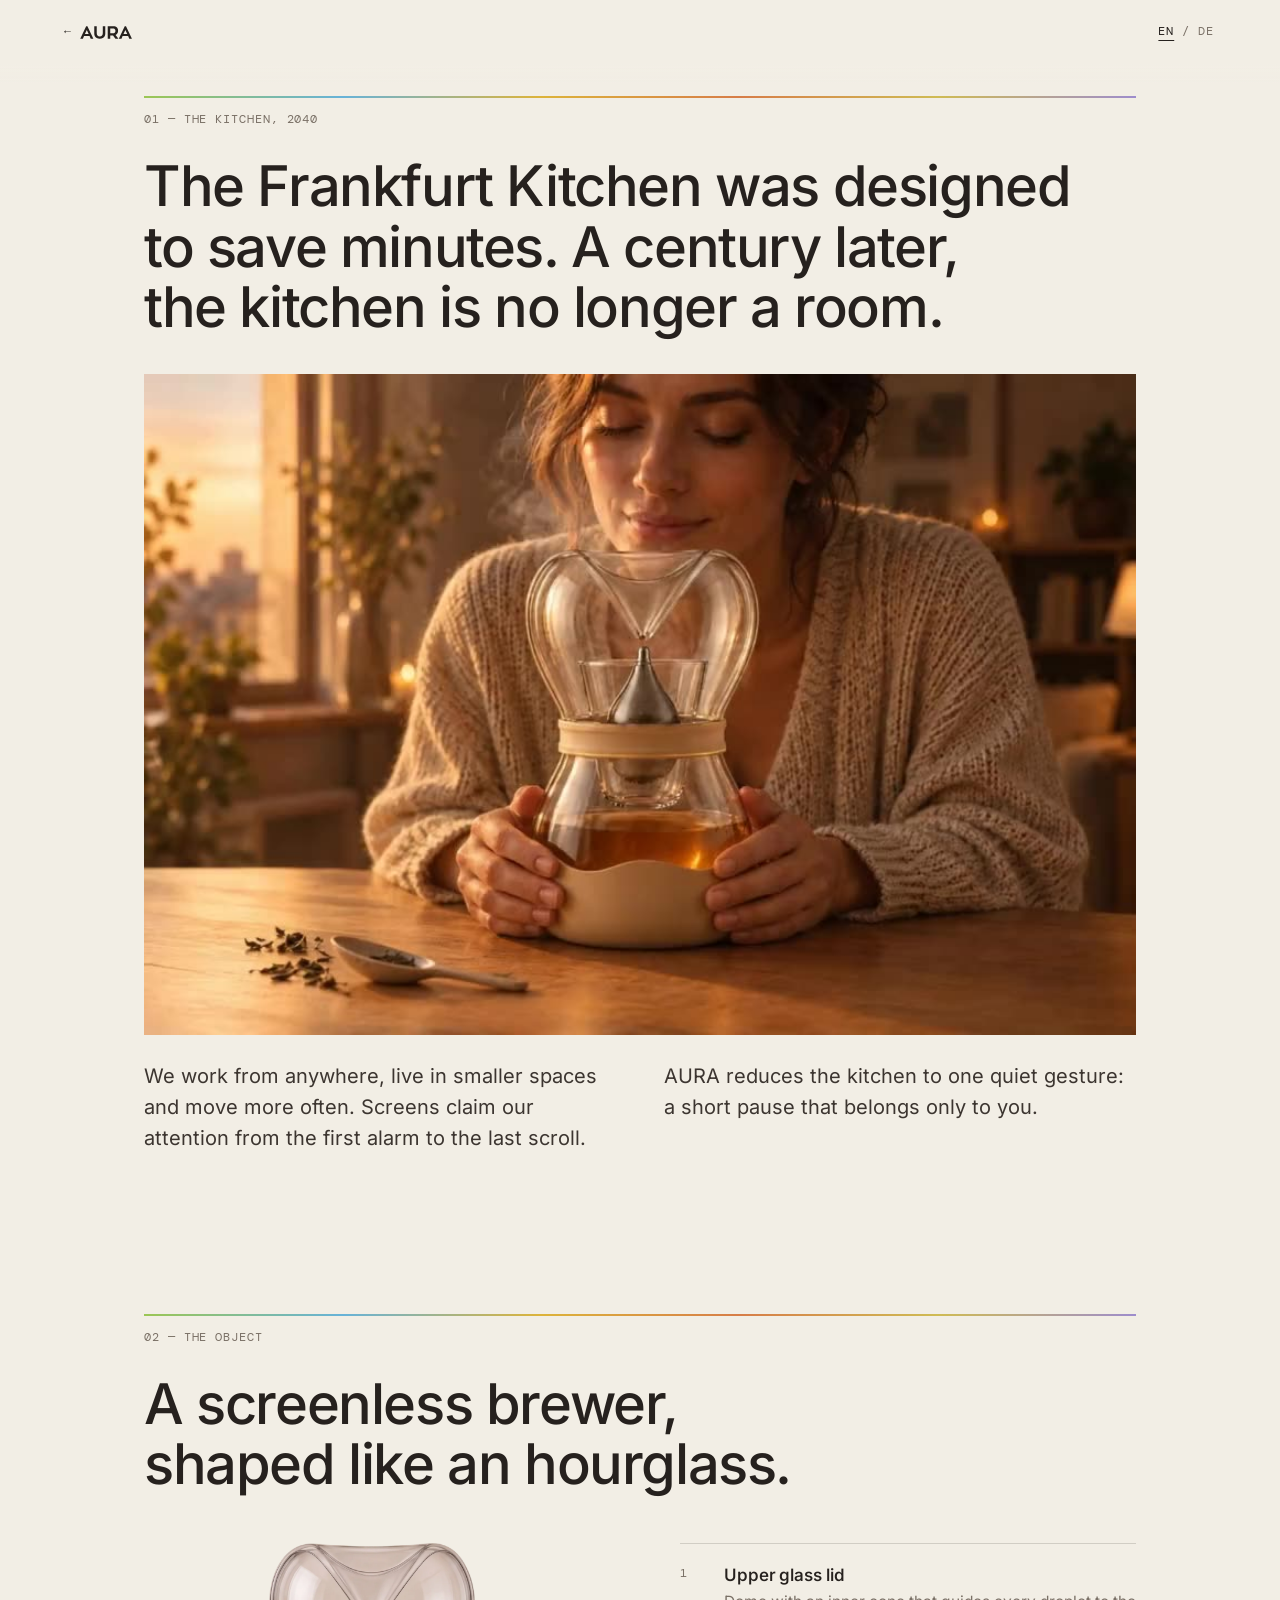
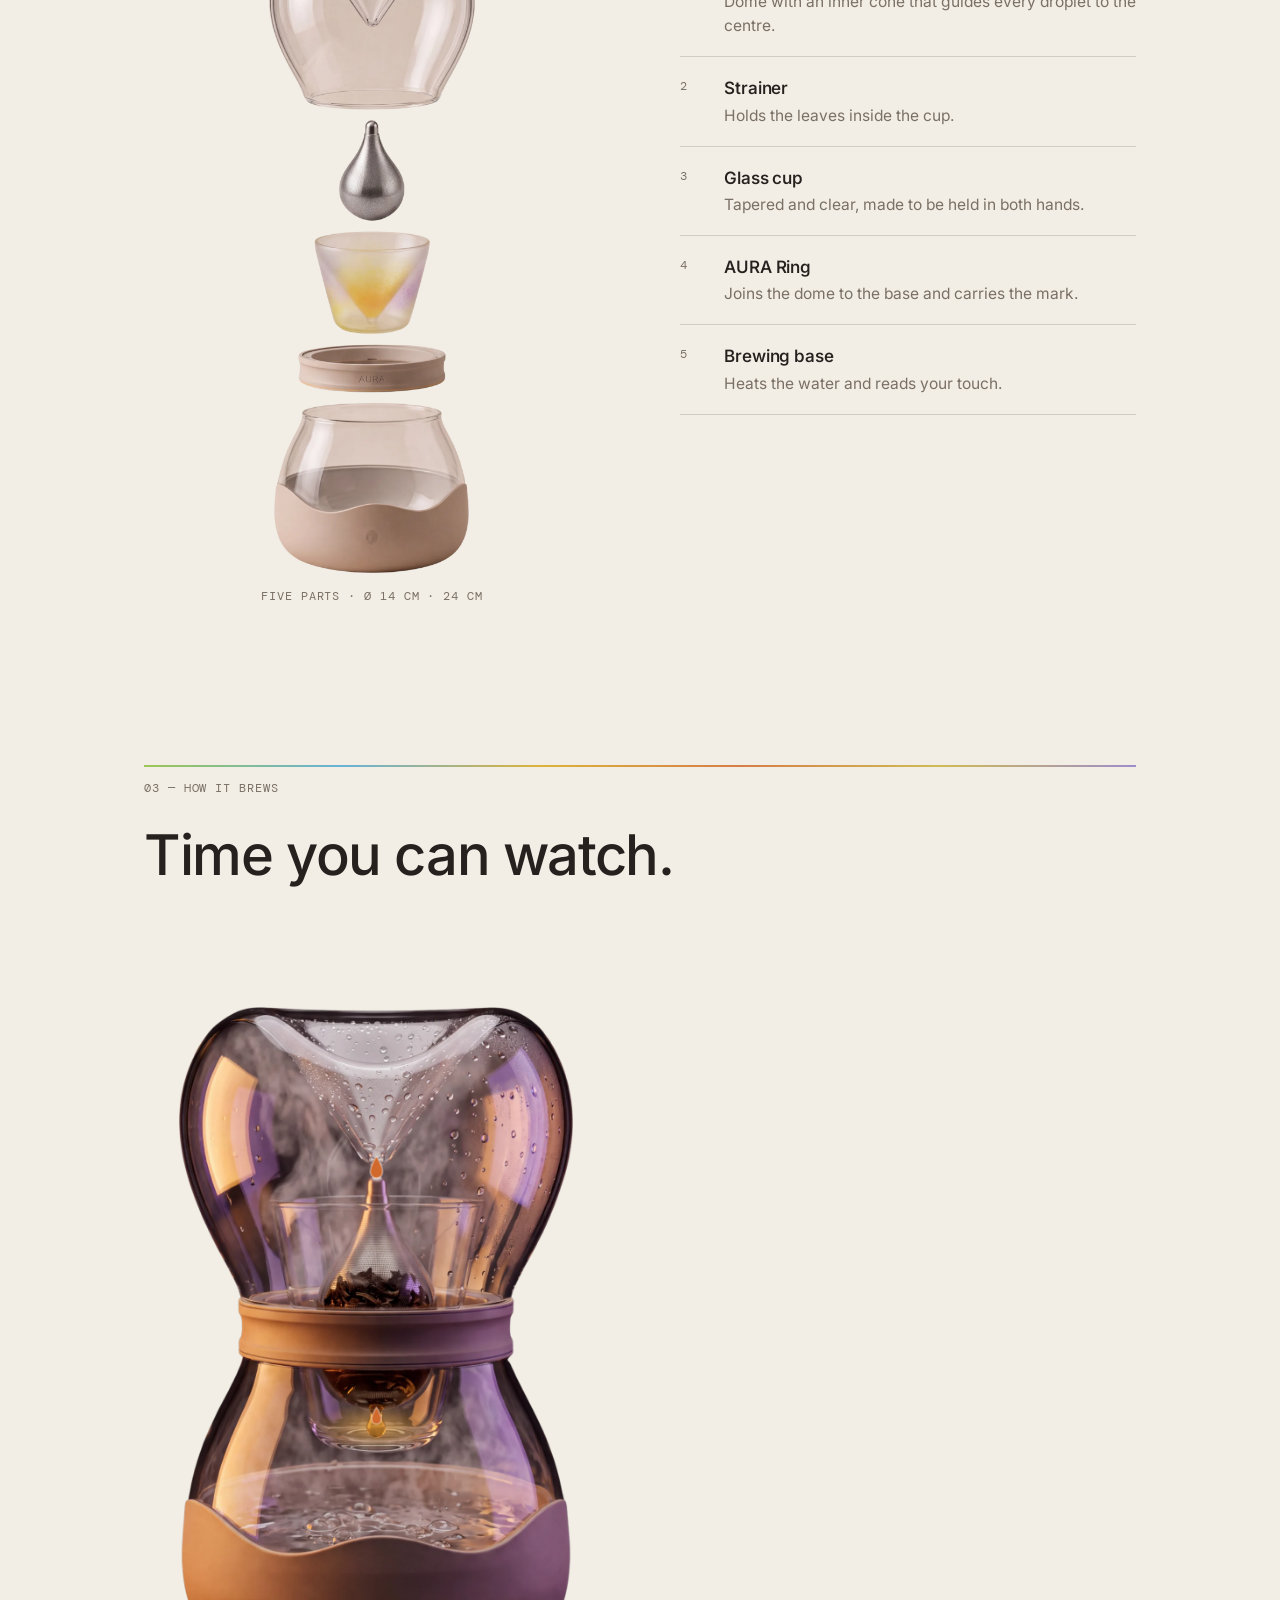
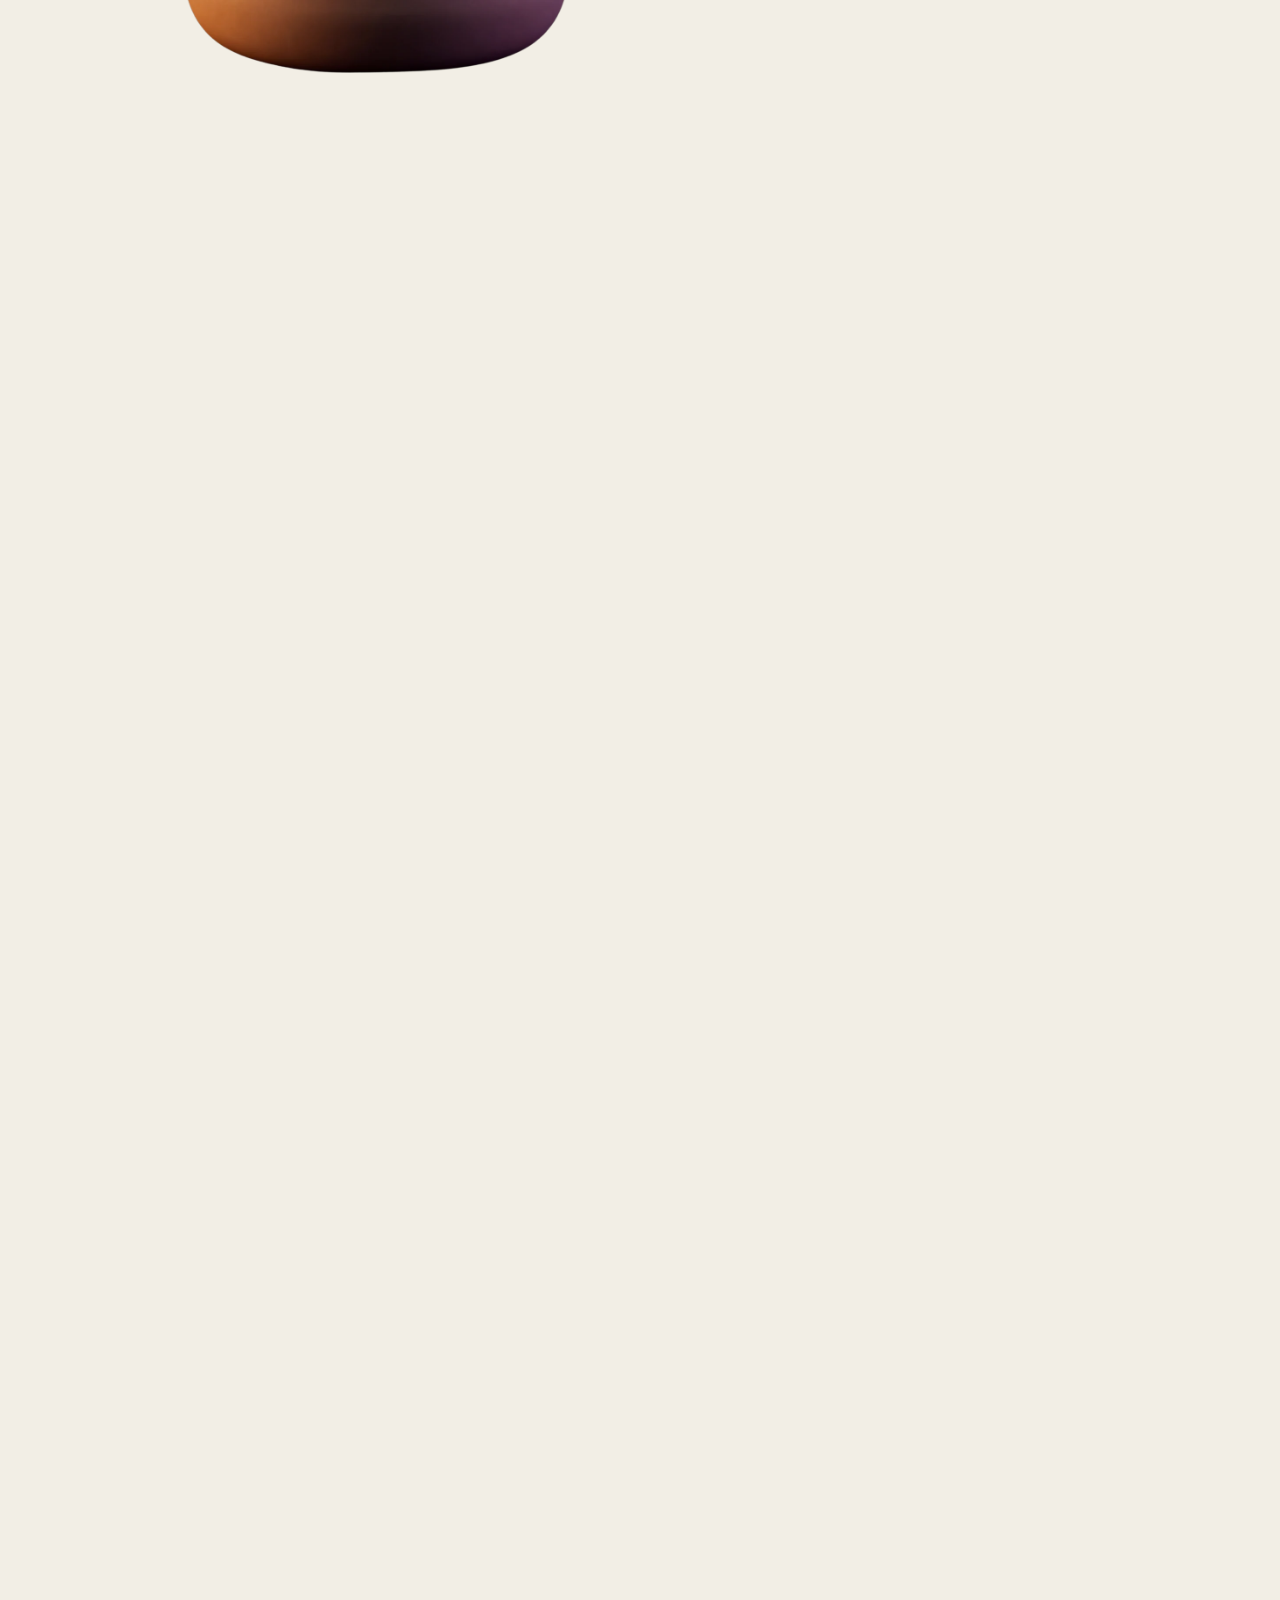
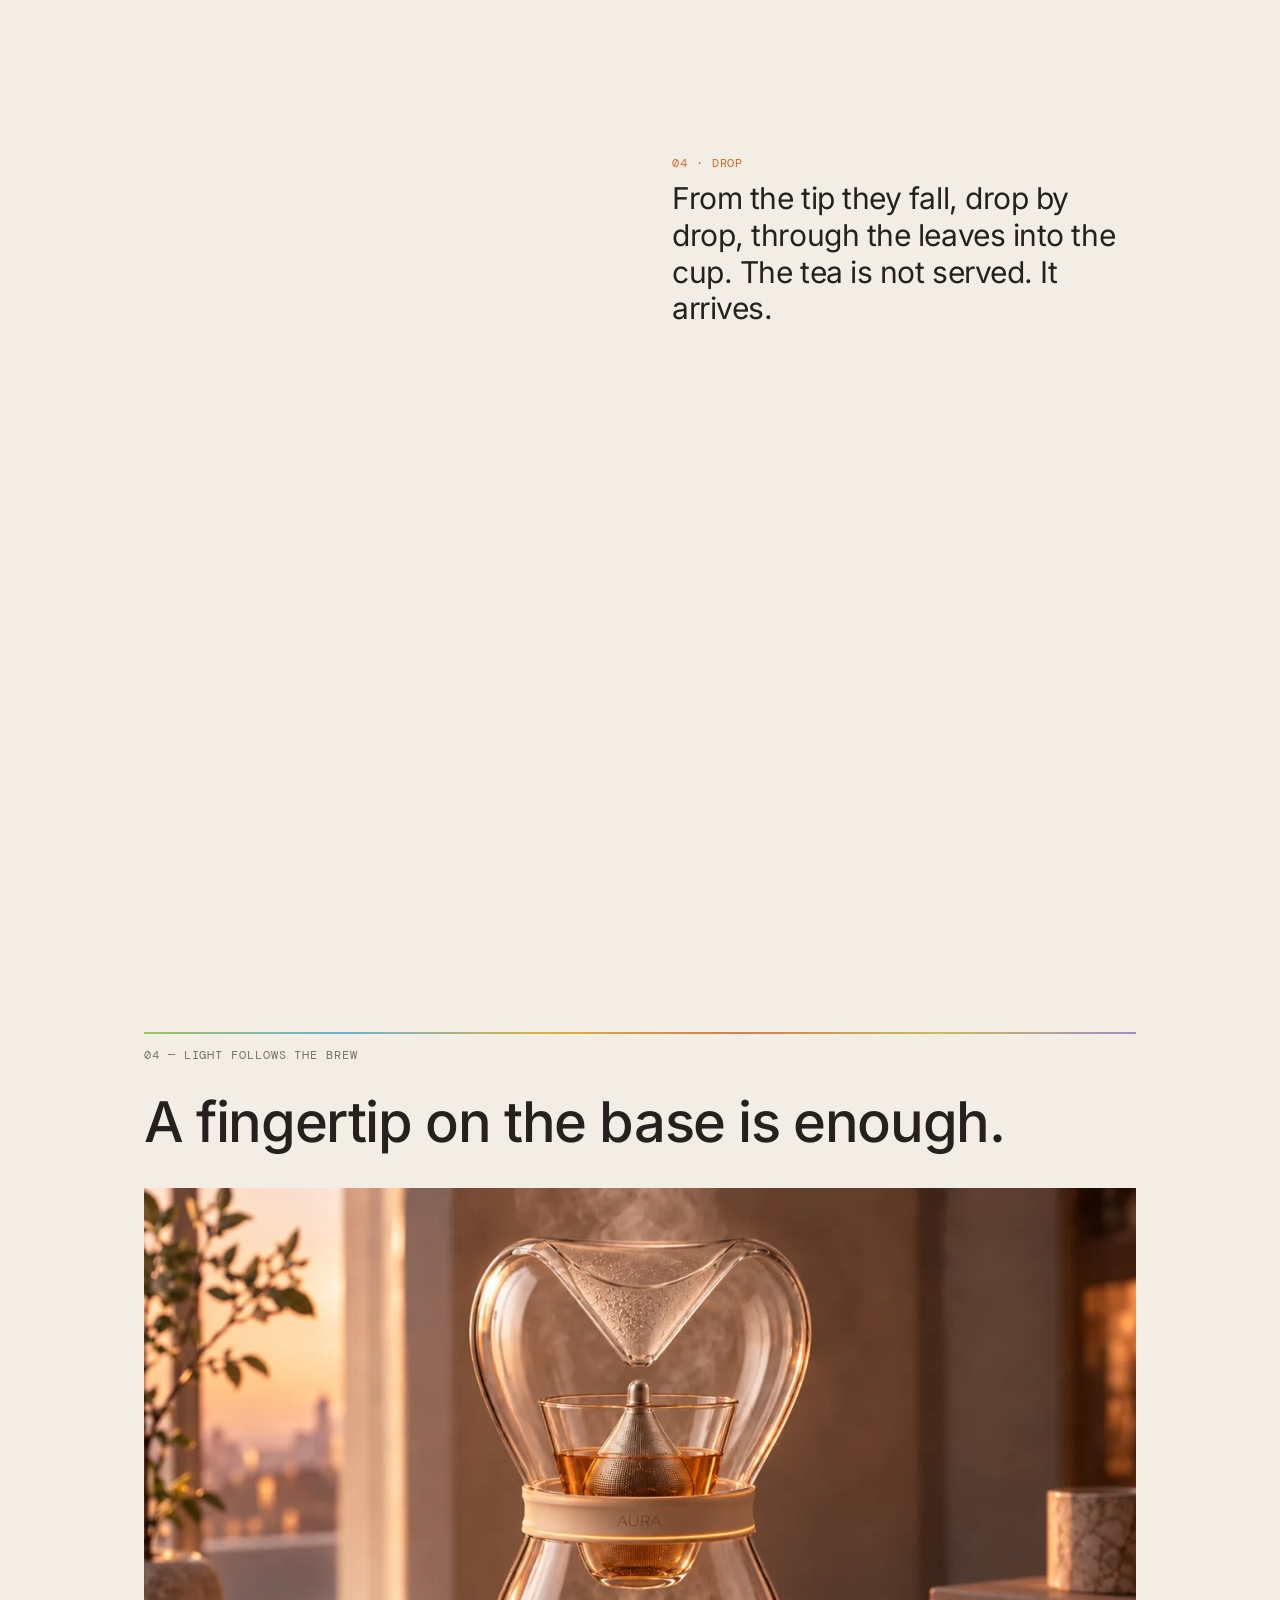
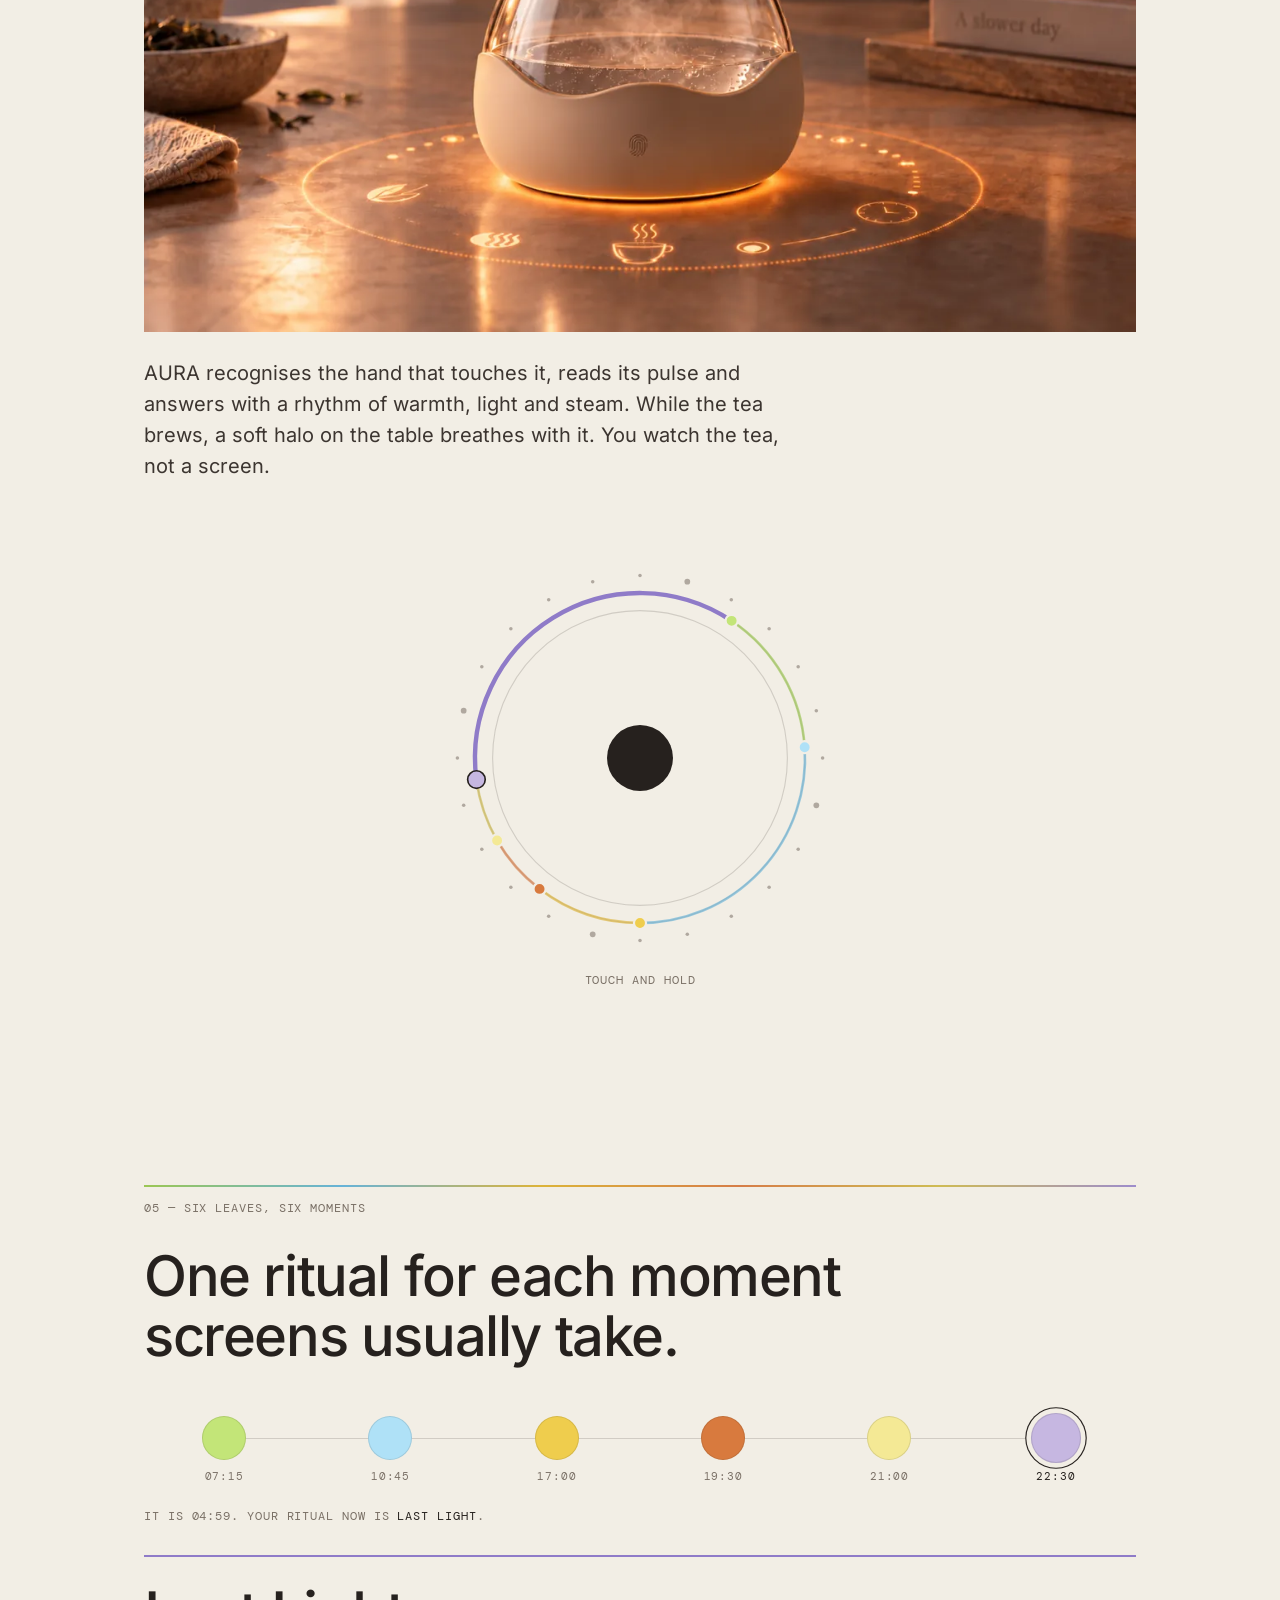
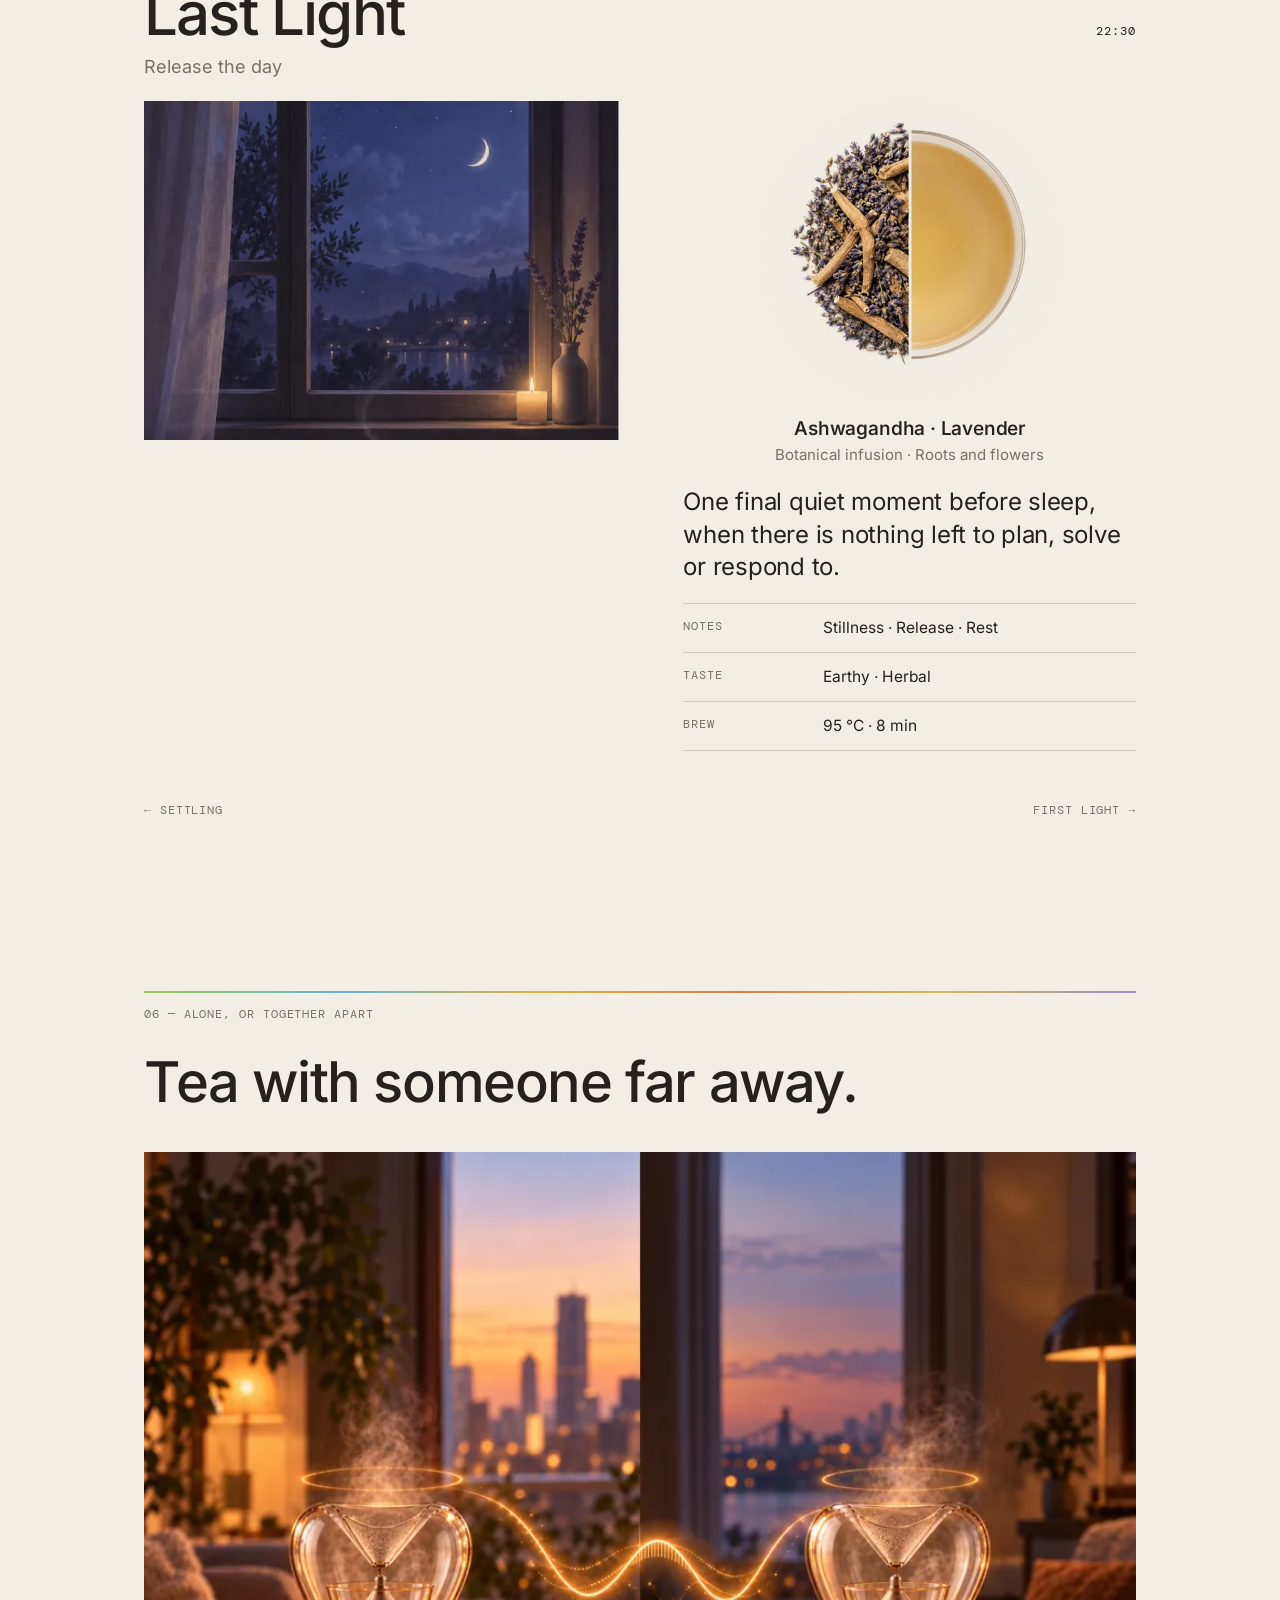
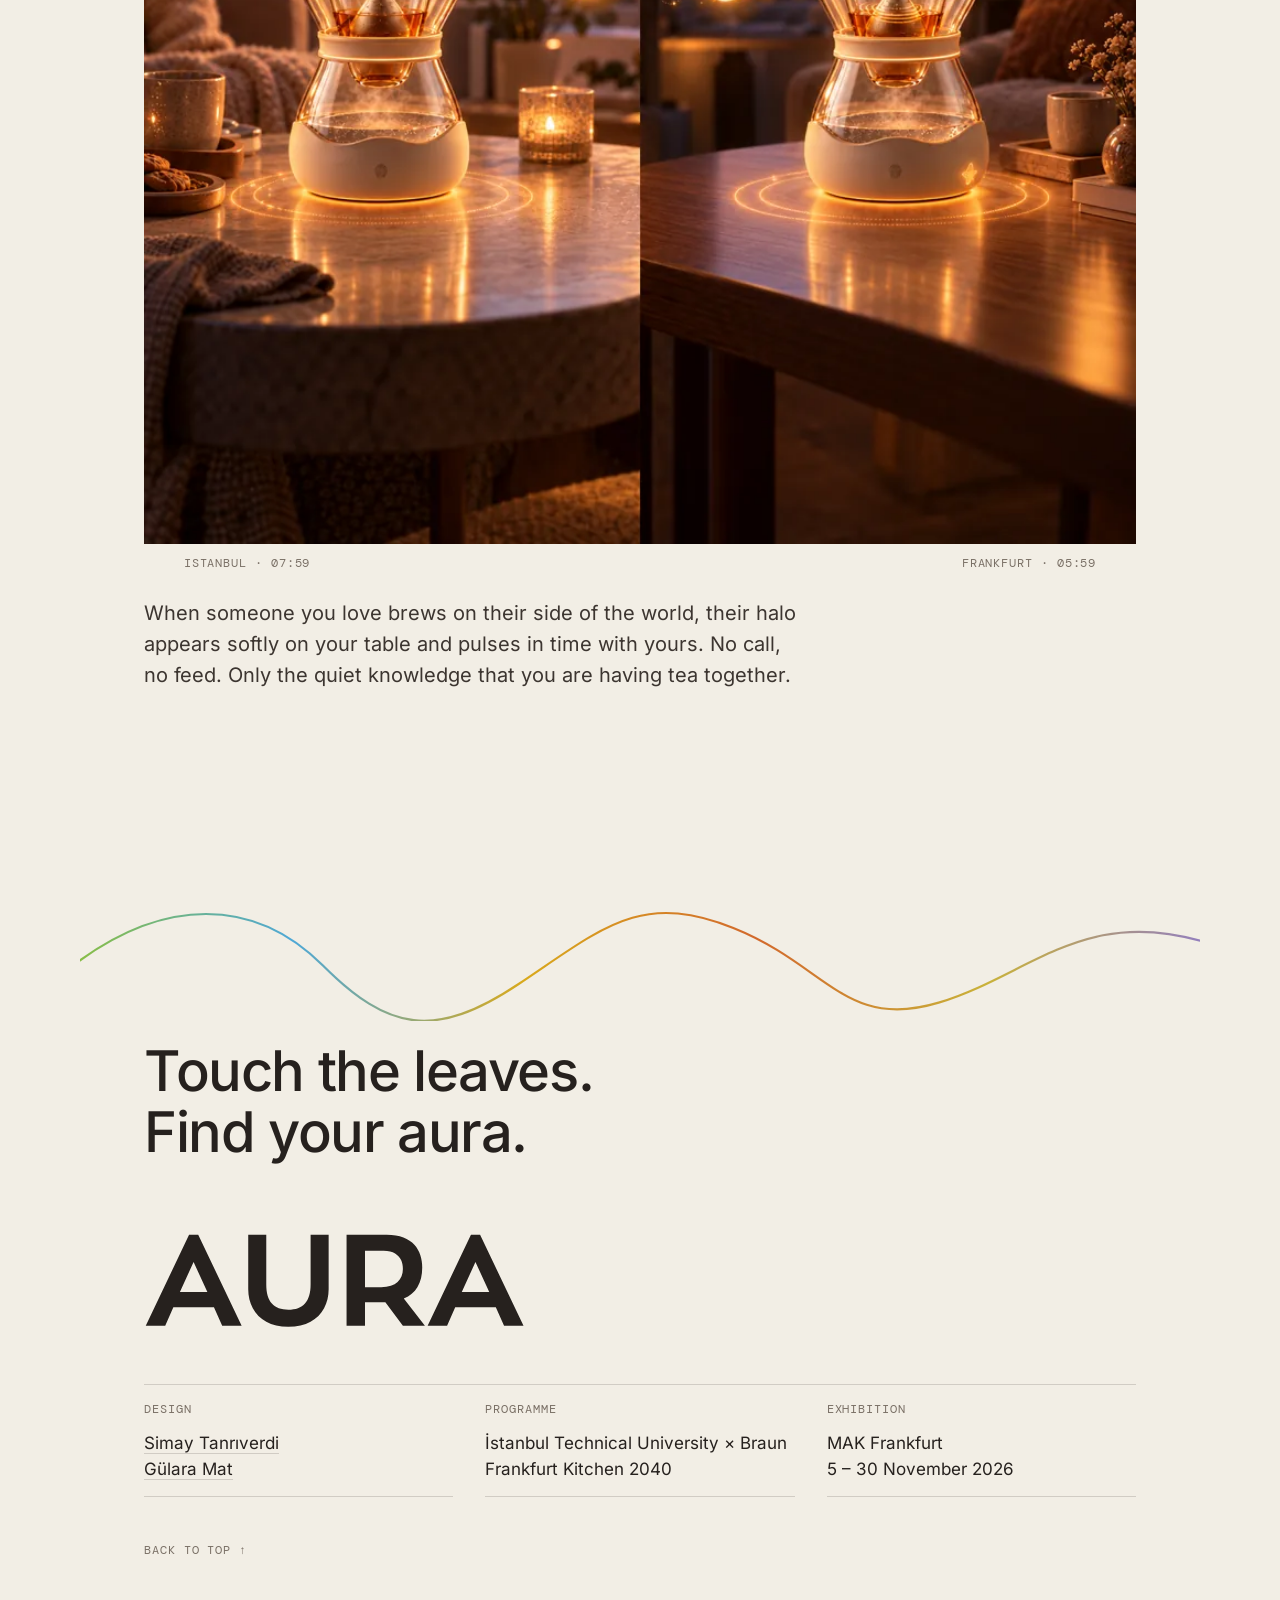
==== commit 76bf02c8: "Footer: link designer names to their LinkedIn profiles Co-Authored-By: Claude Opus 5.5 <noreply@anth" ====
--- a/more.html
+++ b/more.html
@@ -51,7 +51,7 @@
     <h2 class="display reveal" data-i18n="o.title">A screenless brewer, shaped like an hourglass.</h2>
     <div class="object">
       <figure class="object__fig reveal">
-        <img src="img/aura_parts.webp" width="689" height="2100" loading="lazy" alt="AURA taken apart into five parts.">
+        <img src="img/aura_parts.webp" width="700" height="2142" loading="lazy" alt="AURA taken apart into five parts.">
         <figcaption class="mono" data-i18n="o.cap">Five parts · Ø 14 cm · 24 cm</figcaption>
       </figure>
       <ol class="parts">
@@ -164,7 +164,7 @@
   <p class="end__line" data-i18n="end.line">Touch the leaves.<br>Find your aura.</p>
   <svg class="end__mark" role="img" aria-label="AURA"><use href="#wordmark"/></svg>
   <dl class="credits">
-    <div><dt class="mono" data-i18n="c.design">Design</dt><dd>Simay Tanrıverdi<br>Gülara Mat</dd></div>
+    <div><dt class="mono" data-i18n="c.design">Design</dt><dd><a class="person" href="https://www.linkedin.com/in/simay-tanr%C4%B1verdi/" target="_blank" rel="noopener">Simay Tanrıverdi</a><br><a class="person" href="https://www.linkedin.com/in/gularamat/" target="_blank" rel="noopener">Gülara Mat</a></dd></div>
     <div><dt class="mono" data-i18n="c.programme">Programme</dt><dd data-i18n="c.programme.v">İstanbul Technical University × Braun<br>Frankfurt Kitchen 2040</dd></div>
     <div><dt class="mono" data-i18n="c.exhibition">Exhibition</dt><dd data-i18n="c.exhibition.v">MAK Frankfurt<br>5 – 30 November 2026</dd></div>
   </dl>
--- a/style.css
+++ b/style.css
@@ -269,11 +269,14 @@
 .panel{max-width:var(--max);margin:0 auto;padding:clamp(96px,18vw,170px) var(--pad) 0;display:grid;gap:36px;align-items:center}
 .statement{font-size:clamp(29px,7.6vw,56px);line-height:1.08;letter-spacing:-.025em;font-weight:500;text-wrap:balance}
 .quiet{color:var(--mute);font-size:17px;margin-top:16px;max-width:24em}
-.panel--parts img{height:min(78svh,760px);width:auto;margin:0 auto}
-.partlist{list-style:none;margin-top:22px;color:var(--mute);display:grid;gap:10px}
-.partlist li{display:flex;align-items:center;gap:12px}
-.partlist li::before{content:"";width:22px;height:2px;background:var(--pc)}
-.partlist li:nth-child(1){--pc:#8DBF3A}.partlist li:nth-child(2){--pc:#4FA8D6}.partlist li:nth-child(3){--pc:#D9A91C}.partlist li:nth-child(4){--pc:#D2692C}.partlist li:nth-child(5){--pc:#8F7BC8}
+/* exploded view: names sit in one column right of the render, each tied to its part by a leader in the part's colour */
+.panel--parts{--ph:min(72svh,720px);--pw:calc(var(--ph) * 700 / 2142)}
+.partsfig{position:relative;height:var(--ph);margin:0}
+.partsfig img{height:100%;width:auto;margin:0}
+.partlabels{list-style:none;position:absolute;inset:0;color:var(--ink)}
+.partlabels li{position:absolute;top:var(--y);left:calc(var(--pw) * var(--x));right:0;transform:translateY(-50%);
+  display:grid;grid-template-columns:calc(var(--pw) * (1 - var(--x)) + 16px) 1fr;gap:10px;align-items:center}
+.partlabels li::before{content:"";height:1.5px;background:var(--pc)}
 /* the render is cropped at the fingertip's right edge, so it sits flush with the viewport's right edge and bleeds off the left */
 .panel--touch{padding-left:0;padding-right:0;overflow:hidden}
 .touch{width:112vw;max-width:none;margin-left:-12vw;-webkit-mask-image:linear-gradient(to bottom,transparent 0,#000 18%);mask-image:linear-gradient(to bottom,transparent 0,#000 18%)}
@@ -382,3 +385,7 @@
 .linked-photo{margin-top:40px}
 .linked-photo img{width:100%;aspect-ratio:1;object-fit:cover}
 .linked-photo figcaption{margin-top:12px}
+
+/* designer names link to their LinkedIn profiles */
+.person{text-decoration:underline;text-decoration-color:var(--line);text-underline-offset:4px;text-decoration-thickness:1px;transition:text-decoration-color .3s}
+.person:hover,.person:focus-visible{text-decoration-color:var(--ink)}
